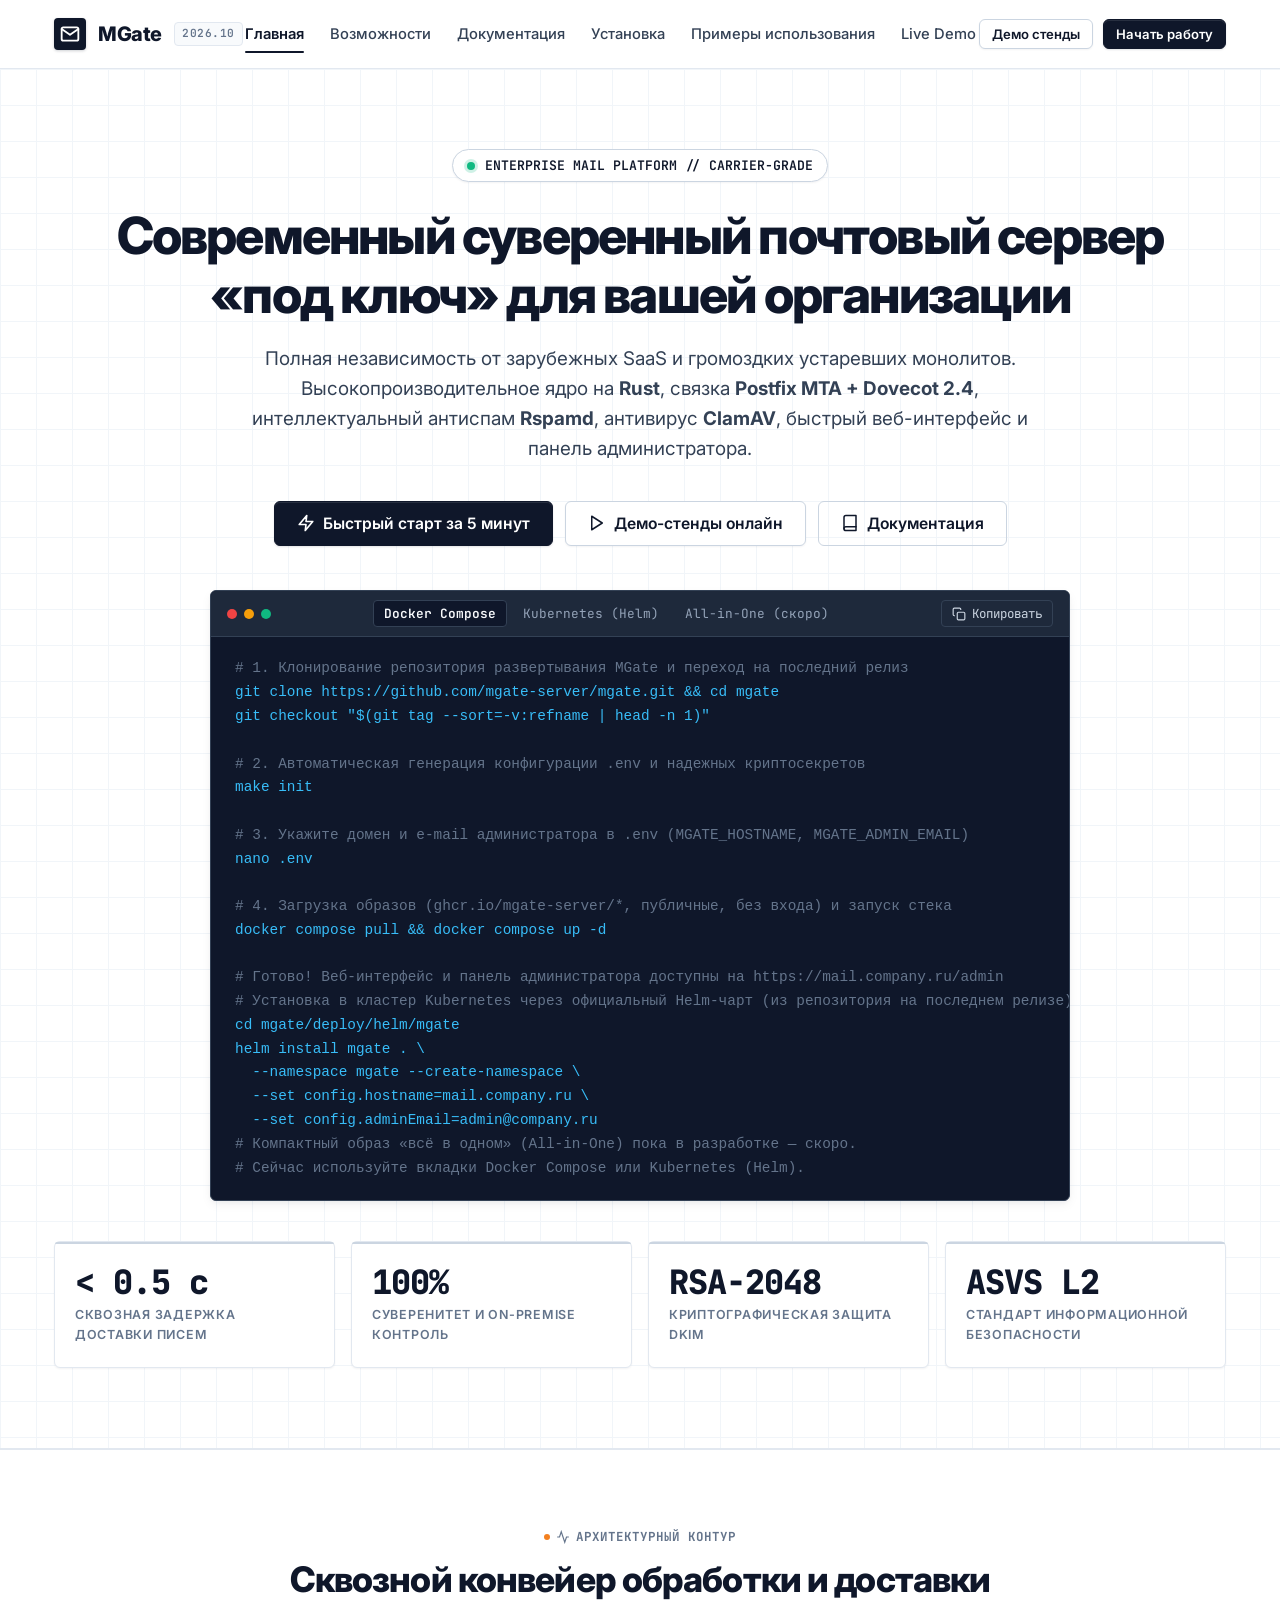
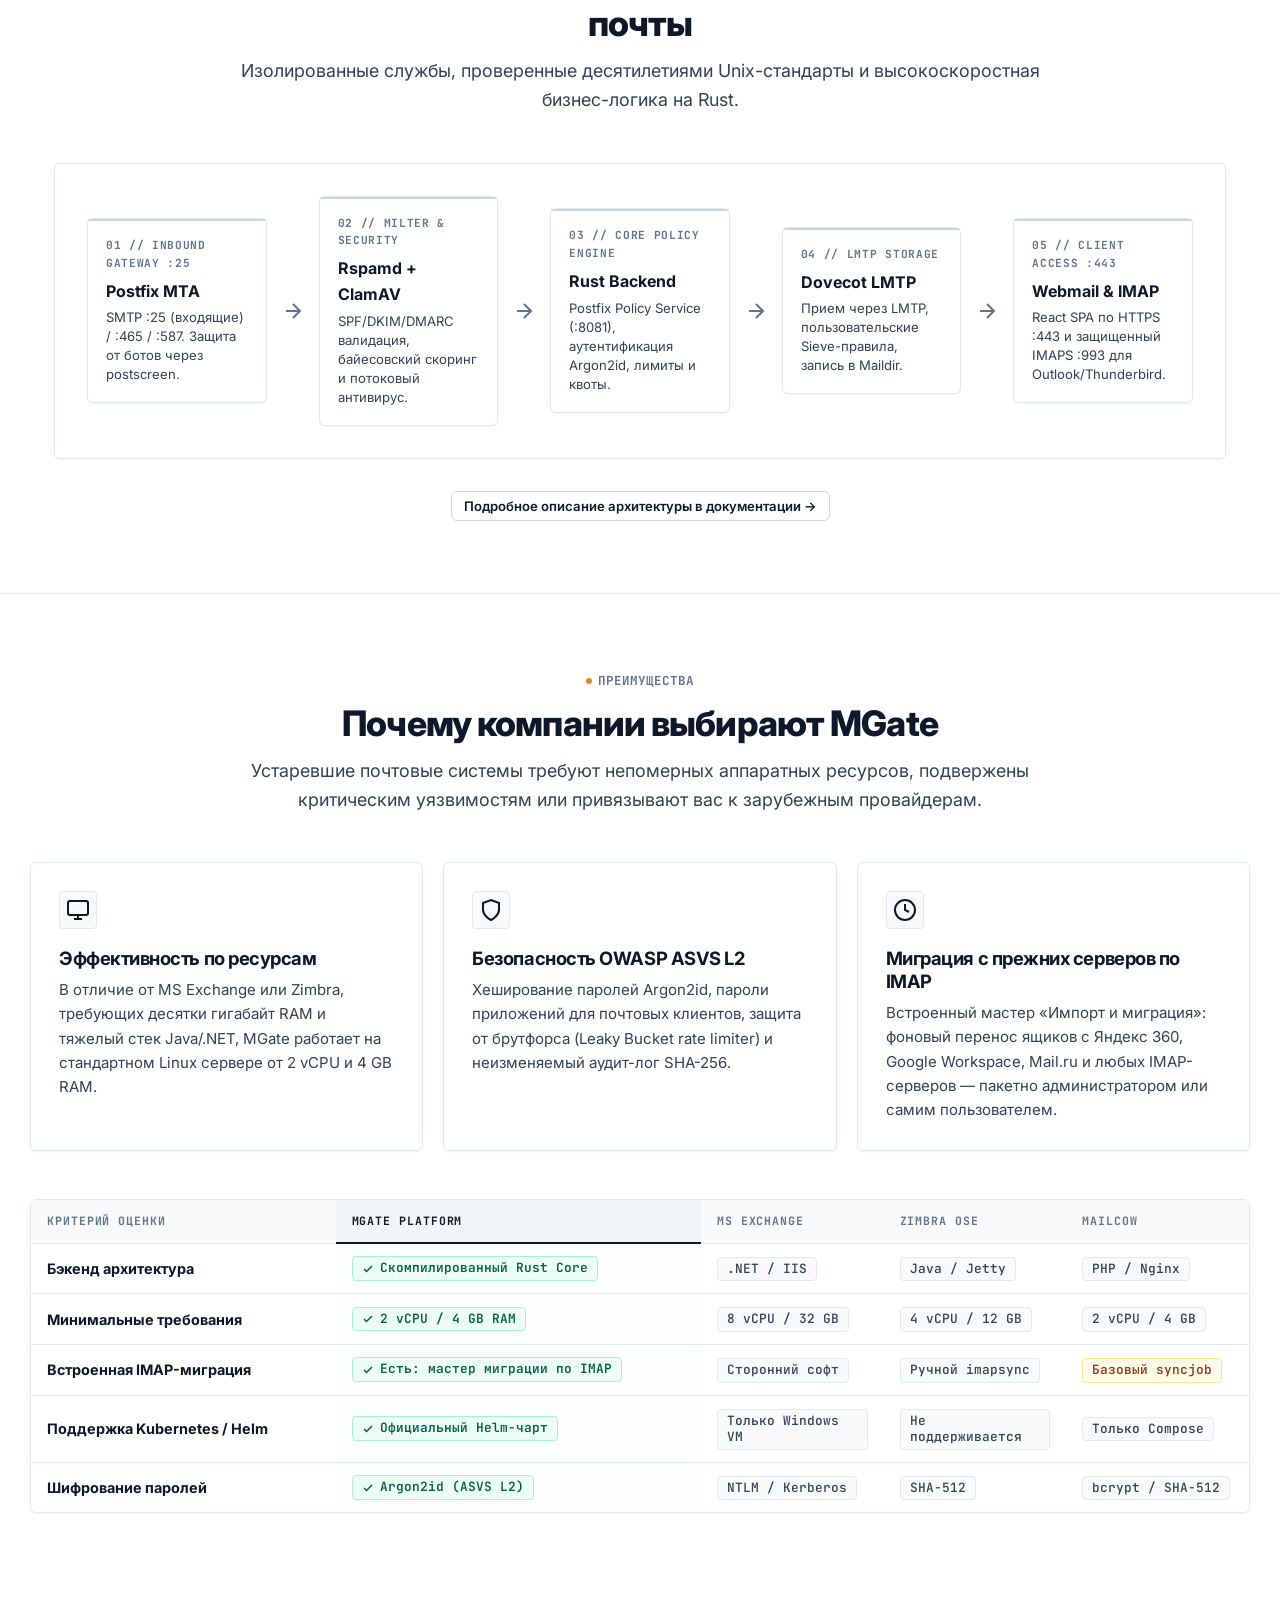
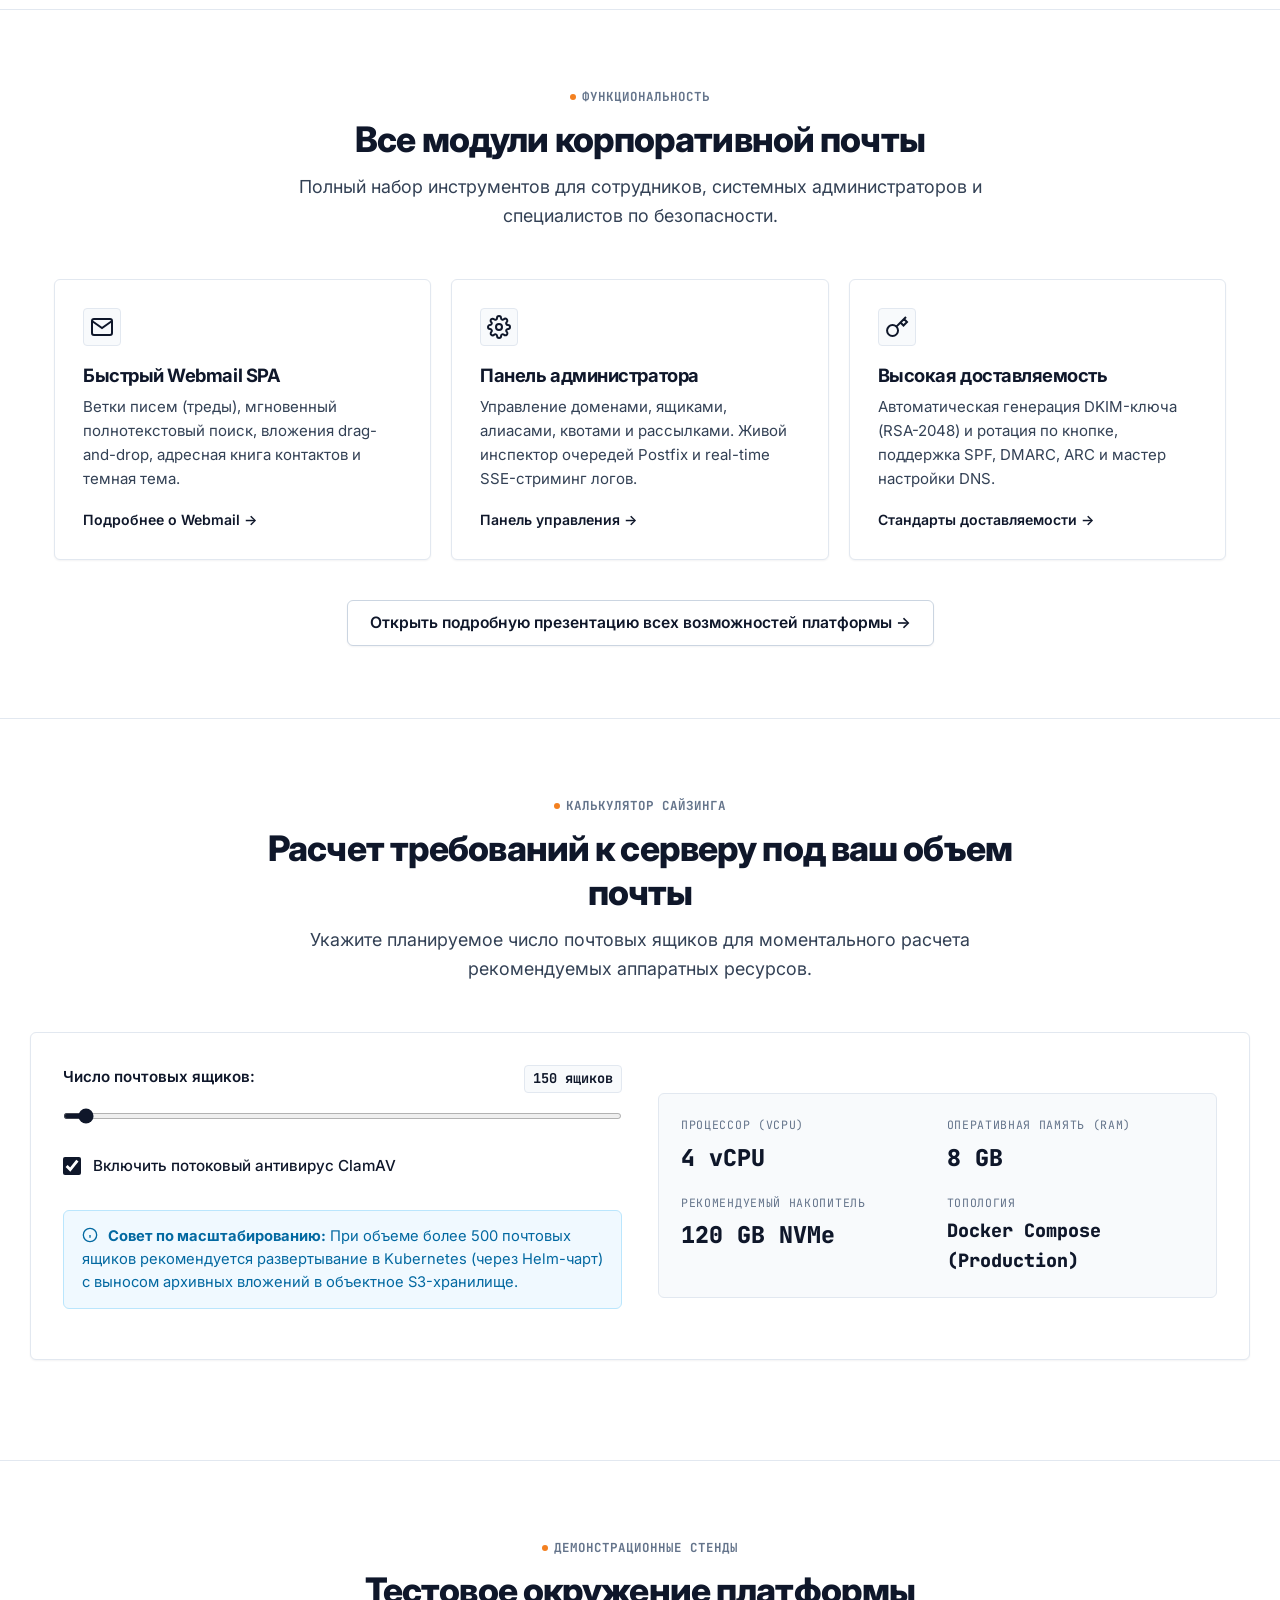
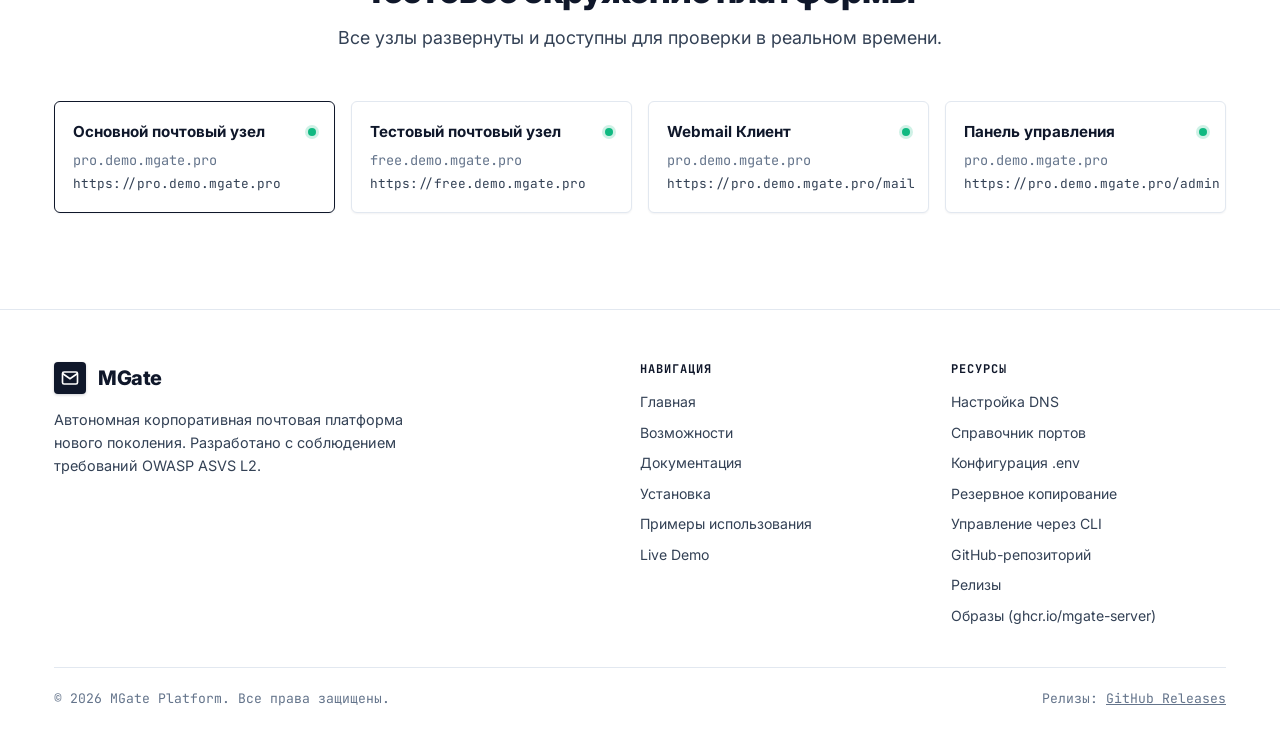
==== index.html @ ad47a1d3 "feat: initial landing page and documentation site" ====
<!DOCTYPE html>
<html lang="ru">
<head>
  <meta charset="UTF-8">
  <meta name="viewport" content="width=device-width, initial-scale=1.0">
  <title>MGate — Корпоративная автономная почтовая платформа</title>
  <link rel="preconnect" href="https://fonts.googleapis.com">
  <link rel="preconnect" href="https://fonts.gstatic.com" crossorigin>
  <link href="https://fonts.googleapis.com/css2?family=Inter:wght@400;500;600;700;800&family=JetBrains+Mono:wght@400;500;600;700&display=swap" rel="stylesheet">
  <link rel="stylesheet" href="/assets/css/style.css">
</head>
<body>

  <!-- Sticky Header -->
  <header>
    <div class="container nav-container">
      <a href="/" class="brand">
        <div class="brand-icon">
          <svg width="20" height="20" viewBox="0 0 24 24" fill="none" stroke="currentColor" stroke-width="2.2" stroke-linecap="round" stroke-linejoin="round">
            <path d="M4 4h16c1.1 0 2 .9 2 2v12c0 1.1-.9 2-2 2H4c-1.1 0-2-.9-2-2V6c0-1.1.9-2 2-2z"></path>
            <polyline points="22,6 12,13 2,6"></polyline>
          </svg>
        </div>
        <span>MGate</span>
        <span class="brand-badge">2026.10</span>
      </a>

      <nav>
        <ul class="nav-menu" id="navMenu">
          <li class="nav-item"><a href="/" class="active">Главная</a></li>
          <li class="nav-item"><a href="/features/">Возможности</a></li>
          <li class="nav-item"><a href="/docs/">Документация</a></li>
          <li class="nav-item"><a href="/install/">Установка</a></li>
          <li class="nav-item"><a href="/examples/">Примеры использования</a></li>
          <li class="nav-item"><a href="/live-demo/">Live Demo</a></li>
        </ul>
      </nav>

      <div class="nav-actions">
        <a href="/live-demo/" class="btn btn-secondary btn-sm">Демо стенды</a>
        <a href="/install/" class="btn btn-primary btn-sm">Начать работу</a>

        <button class="mobile-toggle" id="mobileMenuToggle" aria-label="Открыть меню">
          <svg width="22" height="22" viewBox="0 0 24 24" fill="none" stroke="currentColor" stroke-width="2">
            <line x1="3" y1="12" x2="21" y2="12"></line>
            <line x1="3" y1="6" x2="21" y2="6"></line>
            <line x1="3" y1="18" x2="21" y2="18"></line>
          </svg>
        </button>
      </div>
    </div>
  </header>

  <main>
    <!-- Hero Section -->
    <section class="hero">
      <div class="container hero-content">
        <div class="pill-badge">
          <span class="status-pulse-dot"></span>
          <span>ENTERPRISE MAIL PLATFORM // CARRIER-GRADE</span>
        </div>

        <h1>
          Современный суверенный почтовый сервер <br>
          <span class="text-gradient">«под ключ» для вашей организации</span>
        </h1>

        <p class="hero-desc">
          Полная независимость от зарубежных SaaS и громоздких устаревших монолитов. Высокопроизводительное ядро на <strong>Rust</strong>, связка <strong>Postfix MTA + Dovecot 2.4</strong>, интеллектуальный антиспам <strong>Rspamd</strong>, антивирус <strong>ClamAV</strong>, быстрый веб-интерфейс и панель администратора.
        </p>

        <div class="hero-actions">
          <a href="/install/" class="btn btn-primary btn-lg">
            <svg width="18" height="18" viewBox="0 0 24 24" fill="none" stroke="currentColor" stroke-width="2.2" stroke-linecap="round" stroke-linejoin="round">
              <polygon points="13 2 3 14 12 14 11 22 21 10 12 10 13 2"></polygon>
            </svg>
            Быстрый старт за 5 минут
          </a>
          <a href="/live-demo/" class="btn btn-secondary btn-lg">
            <svg width="18" height="18" viewBox="0 0 24 24" fill="none" stroke="currentColor" stroke-width="2" stroke-linecap="round" stroke-linejoin="round">
              <polygon points="5 3 19 12 5 21 5 3"></polygon>
            </svg>
            Демо-стенды онлайн
          </a>
          <a href="/docs/" class="btn btn-outline btn-lg">
            <svg width="18" height="18" viewBox="0 0 24 24" fill="none" stroke="currentColor" stroke-width="2" stroke-linecap="round" stroke-linejoin="round">
              <path d="M4 19.5A2.5 2.5 0 0 1 6.5 17H20"></path>
              <path d="M6.5 2H20v20H6.5A2.5 2.5 0 0 1 4 19.5v-15A2.5 2.5 0 0 1 6.5 2z"></path>
            </svg>
            Документация
          </a>
        </div>

        <!-- Terminal Quick Start Box -->
        <div class="terminal-box" data-tabs-scope>
          <div class="terminal-header">
            <div class="terminal-dots">
              <span class="dot red"></span>
              <span class="dot yellow"></span>
              <span class="dot green"></span>
            </div>
            <div class="terminal-tabs" data-tabs>
              <button class="term-tab active" data-tab-target="term-compose">Docker Compose</button>
              <button class="term-tab" data-tab-target="term-helm">Kubernetes (Helm)</button>
              <button class="term-tab" data-tab-target="term-aio">All-in-One (скоро)</button>
            </div>
            <button class="copy-btn" data-copy-target=".terminal-body .tab-pane.active pre code" title="Скопировать команду">
              <svg width="14" height="14" viewBox="0 0 24 24" fill="none" stroke="currentColor" stroke-width="2">
                <rect x="9" y="9" width="13" height="13" rx="2" ry="2"></rect>
                <path d="M5 15H4a2 2 0 0 1-2-2V4a2 2 0 0 1 2-2h9a2 2 0 0 1 2 2v1"></path>
              </svg>
              Копировать
            </button>
          </div>
          <div class="terminal-body">
            <div class="tab-pane active" id="term-compose" data-tab-content>
              <pre><code><span class="comment"># 1. Клонирование репозитория развертывания MGate и переход на последний релиз</span>
git clone https://github.com/mgate-server/mgate.git && cd mgate
git checkout "$(git tag --sort=-v:refname | head -n 1)"

<span class="comment"># 2. Автоматическая генерация конфигурации .env и надежных криптосекретов</span>
make init

<span class="comment"># 3. Укажите домен и e-mail администратора в .env (MGATE_HOSTNAME, MGATE_ADMIN_EMAIL)</span>
nano .env

<span class="comment"># 4. Загрузка образов (ghcr.io/mgate-server/*, публичные, без входа) и запуск стека</span>
docker compose pull && docker compose up -d

<span class="comment"># Готово! Веб-интерфейс и панель администратора доступны на https://mail.company.ru/admin</span></code></pre>
            </div>
            <div class="tab-pane" id="term-helm" data-tab-content>
              <pre><code><span class="comment"># Установка в кластер Kubernetes через официальный Helm-чарт (из репозитория на последнем релизе)</span>
cd mgate/deploy/helm/mgate
helm install mgate . \
  --namespace mgate --create-namespace \
  --set config.hostname=mail.company.ru \
  --set config.adminEmail=admin@company.ru</code></pre>
            </div>
            <div class="tab-pane" id="term-aio" data-tab-content>
              <pre><code><span class="comment"># Компактный образ «всё в одном» (All-in-One) пока в разработке — скоро.</span>
<span class="comment"># Сейчас используйте вкладки Docker Compose или Kubernetes (Helm).</span></code></pre>
            </div>
          </div>
        </div>

        <!-- Stats Ribbon -->
        <div class="stats-ribbon">
          <div class="stat-card">
            <div class="stat-number">&lt; 0.5 с</div>
            <div class="stat-label">Сквозная задержка доставки писем</div>
          </div>
          <div class="stat-card">
            <div class="stat-number">100%</div>
            <div class="stat-label">Суверенитет и On-Premise контроль</div>
          </div>
          <div class="stat-card">
            <div class="stat-number">RSA-2048</div>
            <div class="stat-label">Криптографическая защита DKIM</div>
          </div>
          <div class="stat-card">
            <div class="stat-number">ASVS L2</div>
            <div class="stat-label">Стандарт информационной безопасности</div>
          </div>
        </div>
      </div>
    </section>

    <!-- Visual Architecture Pipeline Diagram -->
    <section class="section" style="background: var(--bg-surface); border-top: 1px solid var(--border-subtle); border-bottom: 1px solid var(--border-subtle);">
      <div class="container">
        <div class="section-title-wrap">
          <span class="section-tag">
            <svg width="14" height="14" viewBox="0 0 24 24" fill="none" stroke="currentColor" stroke-width="2"><polyline points="22 12 18 12 15 21 9 3 6 12 2 12"></polyline></svg>
            Архитектурный контур
          </span>
          <h2 class="section-title">Сквозной конвейер обработки и доставки почты</h2>
          <p class="section-subtitle">
            Изолированные службы, проверенные десятилетиями Unix-стандарты и высокоскоростная бизнес-логика на Rust.
          </p>
        </div>

        <!-- Custom Styled SVG/HTML Pipeline Diagram -->
        <div class="pipeline-diagram">
          <div class="flow-chart">
            <!-- Node 1 -->
            <div class="flow-node">
              <div class="flow-node-badge">01 // INBOUND GATEWAY :25</div>
              <div class="flow-node-title">Postfix MTA</div>
              <div class="flow-node-desc">SMTP :25 (входящие) / :465 / :587. Защита от ботов через postscreen.</div>
            </div>

            <!-- Arrow -->
            <div class="flow-arrow">
              <svg width="24" height="24" viewBox="0 0 24 24" fill="none" stroke="currentColor" stroke-width="2"><line x1="5" y1="12" x2="19" y2="12"></line><polyline points="12 5 19 12 12 19"></polyline></svg>
            </div>

            <!-- Node 2 -->
            <div class="flow-node">
              <div class="flow-node-badge">02 // MILTER & SECURITY</div>
              <div class="flow-node-title">Rspamd + ClamAV</div>
              <div class="flow-node-desc">SPF/DKIM/DMARC валидация, байесовский скоринг и потоковый антивирус.</div>
            </div>

            <!-- Arrow -->
            <div class="flow-arrow">
              <svg width="24" height="24" viewBox="0 0 24 24" fill="none" stroke="currentColor" stroke-width="2"><line x1="5" y1="12" x2="19" y2="12"></line><polyline points="12 5 19 12 12 19"></polyline></svg>
            </div>

            <!-- Node 3 -->
            <div class="flow-node">
              <div class="flow-node-badge">03 // CORE POLICY ENGINE</div>
              <div class="flow-node-title">Rust Backend</div>
              <div class="flow-node-desc">Postfix Policy Service (:8081), аутентификация Argon2id, лимиты и квоты.</div>
            </div>

            <!-- Arrow -->
            <div class="flow-arrow">
              <svg width="24" height="24" viewBox="0 0 24 24" fill="none" stroke="currentColor" stroke-width="2"><line x1="5" y1="12" x2="19" y2="12"></line><polyline points="12 5 19 12 12 19"></polyline></svg>
            </div>

            <!-- Node 4 -->
            <div class="flow-node">
              <div class="flow-node-badge">04 // LMTP STORAGE</div>
              <div class="flow-node-title">Dovecot LMTP</div>
              <div class="flow-node-desc">Прием через LMTP, пользовательские Sieve-правила, запись в Maildir.</div>
            </div>

            <!-- Arrow -->
            <div class="flow-arrow">
              <svg width="24" height="24" viewBox="0 0 24 24" fill="none" stroke="currentColor" stroke-width="2"><line x1="5" y1="12" x2="19" y2="12"></line><polyline points="12 5 19 12 12 19"></polyline></svg>
            </div>

            <!-- Node 5 -->
            <div class="flow-node">
              <div class="flow-node-badge">05 // CLIENT ACCESS :443</div>
              <div class="flow-node-title">Webmail & IMAP</div>
              <div class="flow-node-desc">React SPA по HTTPS :443 и защищенный IMAPS :993 для Outlook/Thunderbird.</div>
            </div>
          </div>
        </div>

        <div style="text-align: center; margin-top: 24px;">
          <a href="/docs/#architecture" class="btn btn-outline btn-sm">
            Подробное описание архитектуры в документации →
          </a>
        </div>
      </div>
    </section>

    <!-- Why MGate Section (Comparison with legacy solutions) -->
    <section class="section container">
      <div class="section-title-wrap">
        <span class="section-tag">Преимущества</span>
        <h2 class="section-title">Почему компании выбирают MGate</h2>
        <p class="section-subtitle">
          Устаревшие почтовые системы требуют непомерных аппаратных ресурсов, подвержены критическим уязвимостям или привязывают вас к зарубежным провайдерам.
        </p>
      </div>

      <div class="grid-3">
        <div class="card">
          <div class="card-icon-wrap">
            <svg width="24" height="24" viewBox="0 0 24 24" fill="none" stroke="currentColor" stroke-width="2"><rect x="2" y="3" width="20" height="14" rx="2" ry="2"></rect><line x1="8" y1="21" x2="16" y2="21"></line><line x1="12" y1="17" x2="12" y2="21"></line></svg>
          </div>
          <h3>Эффективность по ресурсам</h3>
          <p>
            В отличие от MS Exchange или Zimbra, требующих десятки гигабайт RAM и тяжелый стек Java/.NET, MGate работает на стандартном Linux сервере от 2 vCPU и 4 GB RAM.
          </p>
        </div>

        <div class="card">
          <div class="card-icon-wrap">
            <svg width="24" height="24" viewBox="0 0 24 24" fill="none" stroke="currentColor" stroke-width="2"><path d="M12 22s8-4 8-10V5l-8-3-8 3v7c0 6 8 10 8 10z"></path></svg>
          </div>
          <h3>Безопасность OWASP ASVS L2</h3>
          <p>
            Хеширование паролей Argon2id, пароли приложений для почтовых клиентов, защита от брутфорса (Leaky Bucket rate limiter) и неизменяемый аудит-лог SHA-256.
          </p>
        </div>

        <div class="card">
          <div class="card-icon-wrap">
            <svg width="24" height="24" viewBox="0 0 24 24" fill="none" stroke="currentColor" stroke-width="2"><circle cx="12" cy="12" r="10"></circle><polyline points="12 6 12 12 16 14"></polyline></svg>
          </div>
          <h3>Миграция с прежних серверов по IMAP</h3>
          <p>
            Встроенный мастер «Импорт и миграция»: фоновый перенос ящиков с Яндекс 360, Google Workspace, Mail.ru и любых IMAP-серверов — пакетно администратором или самим пользователем.
          </p>
        </div>
      </div>

      <!-- Comparison Matrix Table -->
      <div class="matrix-wrap" style="margin-top: 48px;">
        <table class="matrix-table">
          <thead>
            <tr>
              <th style="width: 25%;">Критерий оценки</th>
              <th class="col-mgate" style="width: 30%;">MGate Platform</th>
              <th style="width: 15%;">MS Exchange</th>
              <th style="width: 15%;">Zimbra OSE</th>
              <th style="width: 15%;">Mailcow</th>
            </tr>
          </thead>
          <tbody>
            <tr>
              <td><strong>Бэкенд архитектура</strong></td>
              <td class="col-mgate">
                <span class="table-badge-success">
                  <svg width="12" height="12" viewBox="0 0 24 24" fill="none" stroke="currentColor" stroke-width="3"><polyline points="20 6 9 17 4 12"></polyline></svg>
                  Скомпилированный Rust Core
                </span>
              </td>
              <td><span class="table-badge-neutral">.NET / IIS</span></td>
              <td><span class="table-badge-neutral">Java / Jetty</span></td>
              <td><span class="table-badge-neutral">PHP / Nginx</span></td>
            </tr>
            <tr>
              <td><strong>Минимальные требования</strong></td>
              <td class="col-mgate">
                <span class="table-badge-success">
                  <svg width="12" height="12" viewBox="0 0 24 24" fill="none" stroke="currentColor" stroke-width="3"><polyline points="20 6 9 17 4 12"></polyline></svg>
                  2 vCPU / 4 GB RAM
                </span>
              </td>
              <td><span class="table-badge-neutral">8 vCPU / 32 GB</span></td>
              <td><span class="table-badge-neutral">4 vCPU / 12 GB</span></td>
              <td><span class="table-badge-neutral">2 vCPU / 4 GB</span></td>
            </tr>
            <tr>
              <td><strong>Встроенная IMAP-миграция</strong></td>
              <td class="col-mgate">
                <span class="table-badge-success">
                  <svg width="12" height="12" viewBox="0 0 24 24" fill="none" stroke="currentColor" stroke-width="3"><polyline points="20 6 9 17 4 12"></polyline></svg>
                  Есть: мастер миграции по IMAP
                </span>
              </td>
              <td><span class="table-badge-neutral">Сторонний софт</span></td>
              <td><span class="table-badge-neutral">Ручной imapsync</span></td>
              <td><span class="table-badge-warn">Базовый syncjob</span></td>
            </tr>
            <tr>
              <td><strong>Поддержка Kubernetes / Helm</strong></td>
              <td class="col-mgate">
                <span class="table-badge-success">
                  <svg width="12" height="12" viewBox="0 0 24 24" fill="none" stroke="currentColor" stroke-width="3"><polyline points="20 6 9 17 4 12"></polyline></svg>
                  Официальный Helm-чарт
                </span>
              </td>
              <td><span class="table-badge-neutral">Только Windows VM</span></td>
              <td><span class="table-badge-neutral">Не поддерживается</span></td>
              <td><span class="table-badge-neutral">Только Compose</span></td>
            </tr>
            <tr>
              <td><strong>Шифрование паролей</strong></td>
              <td class="col-mgate">
                <span class="table-badge-success">
                  <svg width="12" height="12" viewBox="0 0 24 24" fill="none" stroke="currentColor" stroke-width="3"><polyline points="20 6 9 17 4 12"></polyline></svg>
                  Argon2id (ASVS L2)
                </span>
              </td>
              <td><span class="table-badge-neutral">NTLM / Kerberos</span></td>
              <td><span class="table-badge-neutral">SHA-512</span></td>
              <td><span class="table-badge-neutral">bcrypt / SHA-512</span></td>
            </tr>
          </tbody>
        </table>
      </div>
    </section>

    <!-- Key Modules Overview -->
    <section class="section" style="background: var(--bg-surface); border-top: 1px solid var(--border-subtle); border-bottom: 1px solid var(--border-subtle);">
      <div class="container">
        <div class="section-title-wrap">
          <span class="section-tag">Функциональность</span>
          <h2 class="section-title">Все модули корпоративной почты</h2>
          <p class="section-subtitle">
            Полный набор инструментов для сотрудников, системных администраторов и специалистов по безопасности.
          </p>
        </div>

        <div class="grid-3">
          <div class="card">
            <div class="card-icon-wrap">
              <svg width="24" height="24" viewBox="0 0 24 24" fill="none" stroke="currentColor" stroke-width="2"><path d="M4 4h16c1.1 0 2 .9 2 2v12c0 1.1-.9 2-2 2H4c-1.1 0-2-.9-2-2V6c0-1.1.9-2 2-2z"></path><polyline points="22,6 12,13 2,6"></polyline></svg>
            </div>
            <h3>Быстрый Webmail SPA</h3>
            <p>
              Ветки писем (треды), мгновенный полнотекстовый поиск, вложения drag-and-drop, адресная книга контактов и темная тема.
            </p>
            <a href="/features/#webmail" class="card-link">Подробнее о Webmail →</a>
          </div>

          <div class="card">
            <div class="card-icon-wrap">
              <svg width="24" height="24" viewBox="0 0 24 24" fill="none" stroke="currentColor" stroke-width="2"><circle cx="12" cy="12" r="3"></circle><path d="M19.4 15a1.65 1.65 0 0 0 .33 1.82l.06.06a2 2 0 0 1 0 2.83 2 2 0 0 1-2.83 0l-.06-.06a1.65 1.65 0 0 0-1.82-.33 1.65 1.65 0 0 0-1 1.51V21a2 2 0 0 1-2 2 2 2 0 0 1-2-2v-.09A1.65 1.65 0 0 0 9 19.4a1.65 1.65 0 0 0-1.82.33l-.06.06a2 2 0 0 1-2.83 0 2 2 0 0 1 0-2.83l.06-.06a1.65 1.65 0 0 0 .33-1.82 1.65 1.65 0 0 0-1.51-1H3a2 2 0 0 1-2-2 2 2 0 0 1 2-2h.09A1.65 1.65 0 0 0 4.6 9a1.65 1.65 0 0 0-.33-1.82l-.06-.06a2 2 0 0 1 0-2.83 2 2 0 0 1 2.83 0l.06.06a1.65 1.65 0 0 0 1.82.33H9a1.65 1.65 0 0 0 1-1.51V3a2 2 0 0 1 2-2 2 2 0 0 1 2 2v.09a1.65 1.65 0 0 0 1 1.51 1.65 1.65 0 0 0 1.82-.33l.06-.06a2 2 0 0 1 2.83 0 2 2 0 0 1 0 2.83l-.06.06a1.65 1.65 0 0 0-.33 1.82V9a1.65 1.65 0 0 0 1.51 1H21a2 2 0 0 1 2 2 2 2 0 0 1-2 2h-.09a1.65 1.65 0 0 0-1.51 1z"></path></svg>
            </div>
            <h3>Панель администратора</h3>
            <p>
              Управление доменами, ящиками, алиасами, квотами и рассылками. Живой инспектор очередей Postfix и real-time SSE-стриминг логов.
            </p>
            <a href="/features/#admin" class="card-link">Панель управления →</a>
          </div>

          <div class="card">
            <div class="card-icon-wrap">
              <svg width="24" height="24" viewBox="0 0 24 24" fill="none" stroke="currentColor" stroke-width="2"><path d="M21 2l-2 2m-7.61 7.61a5.5 5.5 0 1 1-7.778 7.778 5.5 5.5 0 0 1 7.777-7.777zm0 0L15.5 7.5m0 0l3 3L22 7l-3-3m-3.5 3.5L19 4"></path></svg>
            </div>
            <h3>Высокая доставляемость</h3>
            <p>
              Автоматическая генерация DKIM-ключа (RSA-2048) и ротация по кнопке, поддержка SPF, DMARC, ARC и мастер настройки DNS.
            </p>
            <a href="/features/#deliverability" class="card-link">Стандарты доставляемости →</a>
          </div>
        </div>

        <div style="text-align: center; margin-top: 40px;">
          <a href="/features/" class="btn btn-secondary btn-lg">
            Открыть подробную презентацию всех возможностей платформы →
          </a>
        </div>
      </div>
    </section>

    <!-- Sizing Calculator -->
    <section class="section container">
      <div class="section-title-wrap">
        <span class="section-tag">Калькулятор сайзинга</span>
        <h2 class="section-title">Расчет требований к серверу под ваш объем почты</h2>
        <p class="section-subtitle">
          Укажите планируемое число почтовых ящиков для моментального расчета рекомендуемых аппаратных ресурсов.
        </p>
      </div>

      <div class="calc-box">
        <div class="calc-grid">
          <div class="calc-controls">
            <div class="calc-field">
              <label>
                <span>Число почтовых ящиков:</span>
                <span class="calc-val-badge" id="calcUsersDisplay">150 ящиков</span>
              </label>
              <input type="range" class="calc-slider" id="calcUsers" min="10" max="5000" step="10" value="150">
            </div>

            <div style="display: flex; align-items: center; gap: 12px; margin-top: 6px;">
              <input type="checkbox" id="calcClamav" checked style="width: 18px; height: 18px; accent-color: var(--primary); cursor: pointer;">
              <label for="calcClamav" style="font-weight: 500; font-size: 0.95rem; cursor: pointer;">
                Включить потоковый антивирус ClamAV
              </label>
            </div>

            <div class="alert alert-info" style="margin-top: 10px;">
              <svg width="16" height="16" viewBox="0 0 24 24" fill="none" stroke="currentColor" stroke-width="2" style="vertical-align: -2px; margin-right: 6px;"><circle cx="12" cy="12" r="10"></circle><line x1="12" y1="16" x2="12" y2="12"></line><line x1="12" y1="8" x2="12.01" y2="8"></line></svg>
              <strong>Совет по масштабированию:</strong> При объеме более 500 почтовых ящиков рекомендуется развертывание в Kubernetes (через Helm-чарт) с выносом архивных вложений в объектное S3-хранилище.
            </div>
          </div>

          <div class="calc-results">
            <div class="res-item">
              <span class="res-label">Процессор (vCPU)</span>
              <span class="res-val" id="calcCpu">4 vCPU</span>
            </div>
            <div class="res-item">
              <span class="res-label">Оперативная память (RAM)</span>
              <span class="res-val" id="calcRam">8 GB</span>
            </div>
            <div class="res-item">
              <span class="res-label">Рекомендуемый накопитель</span>
              <span class="res-val" id="calcDisk">120 GB NVMe</span>
            </div>
            <div class="res-item">
              <span class="res-label">Топология</span>
              <span class="res-val" id="calcTopology" style="font-size: 1.15rem; color: var(--primary);">Docker Compose (Production)</span>
            </div>
          </div>
        </div>
      </div>
    </section>

    <!-- Test Stands Section -->
    <section class="section" style="background: var(--bg-surface); border-top: 1px solid var(--border-subtle);">
      <div class="container">
        <div class="section-title-wrap">
          <span class="section-tag">Демонстрационные стенды</span>
          <h2 class="section-title">Тестовое окружение платформы</h2>
          <p class="section-subtitle">
            Все узлы развернуты и доступны для проверки в реальном времени.
          </p>
        </div>

        <div class="stand-grid">
          <a href="https://pro.demo.mgate.pro" target="_blank" class="stand-card" style="border-color: var(--border-focus);">
            <div class="stand-card-header">
              <span class="stand-title" style="color: var(--primary);">Основной почтовый узел</span>
              <span class="status-pulse-dot"></span>
            </div>
            <div class="stand-ip">pro.demo.mgate.pro</div>
            <div class="stand-url">https://pro.demo.mgate.pro</div>
          </a>

          <a href="https://free.demo.mgate.pro" target="_blank" class="stand-card">
            <div class="stand-card-header">
              <span class="stand-title">Тестовый почтовый узел</span>
              <span class="status-pulse-dot"></span>
            </div>
            <div class="stand-ip">free.demo.mgate.pro</div>
            <div class="stand-url">https://free.demo.mgate.pro</div>
          </a>

          <a href="https://pro.demo.mgate.pro/mail" target="_blank" class="stand-card">
            <div class="stand-card-header">
              <span class="stand-title">Webmail Клиент</span>
              <span class="status-pulse-dot"></span>
            </div>
            <div class="stand-ip">pro.demo.mgate.pro</div>
            <div class="stand-url">https://pro.demo.mgate.pro/mail</div>
          </a>

          <a href="https://pro.demo.mgate.pro/admin" target="_blank" class="stand-card">
            <div class="stand-card-header">
              <span class="stand-title">Панель управления</span>
              <span class="status-pulse-dot"></span>
            </div>
            <div class="stand-ip">pro.demo.mgate.pro</div>
            <div class="stand-url">https://pro.demo.mgate.pro/admin</div>
          </a>
        </div>
      </div>
    </section>
  </main>

  <!-- Footer -->
  <footer>
    <div class="container">
      <div class="footer-grid">
        <div class="footer-col">
          <div class="brand" style="margin-bottom: 14px;">
            <div class="brand-icon">
              <svg width="18" height="18" viewBox="0 0 24 24" fill="none" stroke="currentColor" stroke-width="2.2">
                <path d="M4 4h16c1.1 0 2 .9 2 2v12c0 1.1-.9 2-2 2H4c-1.1 0-2-.9-2-2V6c0-1.1.9-2 2-2z"></path>
                <polyline points="22,6 12,13 2,6"></polyline>
              </svg>
            </div>
            <span>MGate</span>
          </div>
          <p style="font-size: 0.9rem; line-height: 1.6; color: var(--text-muted); max-width: 360px;">
            Автономная корпоративная почтовая платформа нового поколения. Разработано с соблюдением требований OWASP ASVS L2.
          </p>
        </div>

        <div class="footer-col">
          <h4>Навигация</h4>
          <ul class="footer-links">
            <li><a href="/">Главная</a></li>
            <li><a href="/features/">Возможности</a></li>
            <li><a href="/docs/">Документация</a></li>
            <li><a href="/install/">Установка</a></li>
            <li><a href="/examples/">Примеры использования</a></li>
            <li><a href="/live-demo/">Live Demo</a></li>
          </ul>
        </div>

        <div class="footer-col">
          <h4>Ресурсы</h4>
          <ul class="footer-links">
            <li><a href="/docs/#dns">Настройка DNS</a></li>
            <li><a href="/docs/#ports">Справочник портов</a></li>
            <li><a href="/docs/#env">Конфигурация .env</a></li>
            <li><a href="/docs/#backup">Резервное копирование</a></li>
            <li><a href="/docs/#cli">Управление через CLI</a></li>
            <li><a href="https://github.com/mgate-server/mgate" target="_blank" rel="noopener">GitHub-репозиторий</a></li>
            <li><a href="https://github.com/mgate-server/mgate/releases" target="_blank" rel="noopener">Релизы</a></li>
            <li><a href="https://github.com/orgs/mgate-server/packages" target="_blank" rel="noopener">Образы (ghcr.io/mgate-server)</a></li>
          </ul>
        </div>
      </div>

      <div class="footer-bottom">
        <div>© 2026 MGate Platform. Все права защищены.</div>
        <div style="color: var(--text-dim);">Релизы: <a href="https://github.com/mgate-server/mgate/releases" target="_blank" rel="noopener" style="color: inherit; text-decoration: underline;">GitHub Releases</a></div>
      </div>
    </div>
  </footer>

  <script src="/assets/js/app.js"></script>
</body>
</html>
---- assets/css/style.css ----
@import url('https://fonts.googleapis.com/css2?family=Inter:wght@400;500;600;700;800&family=JetBrains+Mono:wght@400;500;600;700&display=swap');

/* ==========================================================================
   MGate Telecom & Infrastructure Engineering Design System
   Style: Cloudflare / Stripe Telecom (Clean White, Steel Slate #0f172a / #334155, 
          Subtle Engineering Grids, Telecom Data Matrices, Crisp Status Badges)
   ========================================================================== */

:root {
  --font-sans: 'Inter', system-ui, -apple-system, BlinkMacSystemFont, 'Segoe UI', Roboto, sans-serif;
  --font-mono: 'JetBrains Mono', 'Fira Code', 'SF Mono', Consolas, monospace;

  /* Pure White Canvas & Steel Slate Hierarchy */
  --bg-body: #ffffff;
  --bg-surface: #ffffff;
  --bg-subtle: #f8fafc;      /* Slate-50 for technical panels */
  --bg-card: #ffffff;
  --bg-card-hover: #ffffff;
  --bg-card-subtle: #f1f5f9; /* Slate-100 */
  --bg-glass: rgba(255, 255, 255, 0.96);

  /* Terminal & Code (Stripe / Cloudflare CLI Slate) */
  --bg-code: #0f172a;        /* Slate-900 */
  --bg-code-header: #1e293b; /* Slate-800 */
  --border-code: #334155;    /* Slate-700 */

  /* Precision Engineering Borders */
  --border-subtle: #e2e8f0;  /* Slate-200 */
  --border-default: #cbd5e1; /* Slate-300 */
  --border-strong: #94a3b8;  /* Slate-400 */
  --border-focus: #0f172a;   /* Slate-900 */

  /* High-Contrast Technical Typography */
  --text-main: #0f172a;      /* Slate-900 (Dominant headers & values) */
  --text-muted: #334155;     /* Slate-700 (High-legibility engineering text) */
  --text-dim: #64748b;       /* Slate-500 (Labels, specs, RFC citations) */
  --text-inverse: #ffffff;

  /* Primary Brand Action (Deep Steel Slate - Stripe / Vercel standard) */
  --primary: #0f172a;
  --primary-hover: #1e293b;
  --primary-light: #f1f5f9;
  --primary-border: #cbd5e1;

  /* Telecom Infrastructure Accents */
  --accent-orange: #f38020;        /* Cloudflare Engineering Orange */
  --accent-orange-light: #fff7ed;  /* Orange-50 */
  --accent-orange-border: #fed7aa; /* Orange-200 */
  
  --accent-blue: #0284c7;          /* Data Routing / Transport Blue */
  --accent-blue-light: #f0f9ff;
  --accent-blue-border: #bae6fd;

  --accent-emerald: #10b981;       /* Carrier-Grade Online / 99.999% SLA */
  --accent-emerald-light: #ecfdf5;
  --accent-emerald-border: #a7f3d0;

  --accent-amber: #d97706;         /* Warning / Queue Alert */
  --accent-amber-light: #fffbeb;
  --accent-amber-border: #fde68a;

  --accent-red: #ef4444;           /* Block / Reject */

  /* Hairline Shadows (Tactile, Crisp, Zero Blur Fog) */
  --shadow-xs: 0 1px 2px rgba(15, 23, 42, 0.05);
  --shadow-sm: 0 1px 3px rgba(15, 23, 42, 0.06), 0 1px 2px rgba(15, 23, 42, 0.04);
  --shadow-md: 0 4px 12px -2px rgba(15, 23, 42, 0.08), 0 2px 4px -1px rgba(15, 23, 42, 0.04);
  --shadow-lg: 0 12px 28px -4px rgba(15, 23, 42, 0.1), 0 4px 8px -2px rgba(15, 23, 42, 0.04);

  --radius-xs: 4px;
  --radius-sm: 6px;
  --radius-md: 10px;
  --radius-lg: 14px;
  --radius-full: 9999px;
  --transition: all 0.15s cubic-bezier(0.16, 1, 0.3, 1);
}

/* ==========================================================================
   Base Reset & Layout
   ========================================================================== */

*, *::before, *::after {
  box-sizing: border-box;
  margin: 0;
  padding: 0;
}

html {
  scroll-behavior: smooth;
  font-size: 16px;
  background-color: var(--bg-body);
}

body {
  font-family: var(--font-sans);
  background-color: var(--bg-body);
  color: var(--text-main);
  line-height: 1.6;
  -webkit-font-smoothing: antialiased;
  -moz-osx-font-smoothing: grayscale;
  min-height: 100vh;
  display: flex;
  flex-direction: column;
}

a {
  color: inherit;
  text-decoration: none;
  transition: var(--transition);
}

a:hover {
  color: var(--text-main);
}

.text-link {
  color: var(--text-main);
  font-weight: 600;
  text-decoration: underline;
  text-decoration-color: var(--border-default);
  text-underline-offset: 3px;
}

.text-link:hover {
  text-decoration-color: var(--primary);
}

.container {
  width: 100%;
  max-width: 1220px;
  margin: 0 auto;
  padding: 0 24px;
}

/* Typography */
h1, h2, h3, h4, h5, h6 {
  color: var(--text-main);
  letter-spacing: -0.025em;
  font-weight: 700;
  line-height: 1.25;
}

.text-gradient {
  color: var(--text-main);
}

/* ==========================================================================
   Header & Navigation
   ========================================================================== */

header {
  position: sticky;
  top: 0;
  z-index: 100;
  background: var(--bg-glass);
  backdrop-filter: blur(12px);
  -webkit-backdrop-filter: blur(12px);
  border-bottom: 1px solid var(--border-subtle);
}

.nav-container {
  display: flex;
  align-items: center;
  justify-content: space-between;
  height: 68px;
}

.brand {
  display: flex;
  align-items: center;
  gap: 12px;
  text-decoration: none;
  font-weight: 800;
  font-size: 1.25rem;
  color: var(--text-main);
  letter-spacing: -0.02em;
}

.brand-icon {
  width: 32px;
  height: 32px;
  border-radius: var(--radius-xs);
  background: var(--primary);
  display: flex;
  align-items: center;
  justify-content: center;
  color: #ffffff;
  box-shadow: 0 1px 3px rgba(15, 23, 42, 0.2);
}

.brand-badge {
  font-family: var(--font-mono);
  font-size: 0.7rem;
  background: var(--bg-subtle);
  border: 1px solid var(--border-subtle);
  color: var(--text-dim);
  padding: 2px 7px;
  border-radius: var(--radius-xs);
  font-weight: 600;
  letter-spacing: 0.05em;
  text-transform: uppercase;
}

.nav-menu {
  display: flex;
  align-items: center;
  gap: 26px;
  list-style: none;
}

.nav-item a {
  color: var(--text-muted);
  font-weight: 500;
  font-size: 0.92rem;
  padding: 6px 0;
  position: relative;
  text-decoration: none;
}

.nav-item a:hover {
  color: var(--text-main);
}

.nav-item a.active {
  color: var(--text-main);
  font-weight: 600;
}

.nav-item a.active::after {
  content: '';
  position: absolute;
  bottom: -4px;
  left: 0;
  right: 0;
  height: 2px;
  background: var(--primary);
  border-radius: 2px;
}

.nav-actions {
  display: flex;
  align-items: center;
  gap: 10px;
}

/* ==========================================================================
   Buttons (Stripe / Cloudflare Precision Buttons)
   ========================================================================== */

.btn {
  display: inline-flex;
  align-items: center;
  justify-content: center;
  gap: 8px;
  padding: 8px 16px;
  border-radius: var(--radius-sm);
  font-weight: 600;
  font-size: 0.9rem;
  text-decoration: none;
  cursor: pointer;
  border: 1px solid transparent;
  transition: var(--transition);
  white-space: nowrap;
  line-height: 1.4;
}

.btn-primary {
  background: var(--primary);
  color: #ffffff;
  border-color: var(--primary);
  box-shadow: 0 1px 2px rgba(15, 23, 42, 0.12), inset 0 1px 0 rgba(255, 255, 255, 0.1);
}

.btn-primary:hover {
  background: var(--primary-hover);
  border-color: var(--primary-hover);
  color: #ffffff;
  transform: translateY(-1px);
  box-shadow: 0 4px 12px rgba(15, 23, 42, 0.15);
}

.btn-secondary {
  background: #ffffff;
  color: var(--text-main);
  border-color: var(--border-default);
  box-shadow: var(--shadow-xs);
}

.btn-secondary:hover {
  background: var(--bg-subtle);
  border-color: var(--border-strong);
  color: var(--text-main);
  transform: translateY(-1px);
}

.btn-outline {
  background: transparent;
  color: var(--text-main);
  border-color: var(--border-default);
}

.btn-outline:hover {
  background: var(--bg-subtle);
  border-color: var(--border-strong);
  color: var(--text-main);
}

.btn-sm {
  padding: 5px 12px;
  font-size: 0.82rem;
}

.btn-lg {
  padding: 11px 22px;
  font-size: 0.98rem;
  border-radius: var(--radius-sm);
}

.mobile-toggle {
  display: none;
  background: none;
  border: none;
  color: var(--text-main);
  cursor: pointer;
  padding: 6px;
}

/* ==========================================================================
   Hero Section (Technical Engineering Grid)
   ========================================================================== */

.hero {
  position: relative;
  padding: 80px 0 60px;
  text-align: center;
  background-color: #ffffff;
  background-image: 
    linear-gradient(to right, #f1f5f9 1px, transparent 1px),
    linear-gradient(to bottom, #f1f5f9 1px, transparent 1px);
  background-size: 36px 36px;
  border-bottom: 1px solid var(--border-subtle);
}

.hero-content {
  position: relative;
  z-index: 1;
}

.pill-badge {
  display: inline-flex;
  align-items: center;
  gap: 10px;
  background: #ffffff;
  border: 1px solid var(--border-default);
  color: var(--text-main);
  padding: 5px 14px;
  border-radius: var(--radius-full);
  font-size: 0.82rem;
  font-weight: 600;
  font-family: var(--font-mono);
  margin-bottom: 24px;
  box-shadow: var(--shadow-xs);
}

.status-pulse-dot {
  width: 8px;
  height: 8px;
  border-radius: 50%;
  background: var(--accent-emerald);
  box-shadow: 0 0 0 3px rgba(16, 185, 129, 0.2);
}

.hero h1 {
  font-size: 3.2rem;
  font-weight: 800;
  letter-spacing: -0.035em;
  line-height: 1.15;
  margin-bottom: 20px;
  color: var(--text-main);
}

.hero-desc {
  font-size: 1.18rem;
  color: var(--text-muted);
  max-width: 840px;
  margin: 0 auto 36px;
  line-height: 1.6;
}

.hero-actions {
  display: flex;
  justify-content: center;
  gap: 12px;
  margin-bottom: 44px;
  flex-wrap: wrap;
}

/* ==========================================================================
   Stats Ribbon (Telecom Telemetry KPIs)
   ========================================================================== */

.stats-ribbon {
  display: grid;
  grid-template-columns: repeat(auto-fit, minmax(220px, 1fr));
  gap: 16px;
  margin: 40px 0 20px;
}

.stat-card {
  background: #ffffff;
  border: 1px solid var(--border-subtle);
  border-radius: var(--radius-sm);
  padding: 22px 20px;
  text-align: left;
  box-shadow: var(--shadow-xs);
  transition: var(--transition);
  position: relative;
}

.stat-card::before {
  content: '';
  position: absolute;
  top: 0;
  left: 0;
  right: 0;
  height: 2px;
  background: var(--border-default);
  border-radius: var(--radius-sm) var(--radius-sm) 0 0;
}

.stat-card:hover {
  border-color: var(--border-default);
  box-shadow: var(--shadow-sm);
  transform: translateY(-1px);
}

.stat-card:hover::before {
  background: var(--primary);
}

.stat-number {
  font-size: 2.1rem;
  font-weight: 800;
  font-family: var(--font-mono);
  letter-spacing: -0.03em;
  margin-bottom: 4px;
  color: var(--text-main);
  line-height: 1.1;
}

.stat-label {
  font-size: 0.78rem;
  color: var(--text-dim);
  font-weight: 600;
  text-transform: uppercase;
  letter-spacing: 0.06em;
}

/* ==========================================================================
   Terminal Window (Cloudflare / Stripe CLI Theme)
   ========================================================================== */

.terminal-box {
  background: var(--bg-code);
  border: 1px solid var(--border-code);
  border-radius: var(--radius-sm);
  box-shadow: var(--shadow-md);
  max-width: 860px;
  margin: 0 auto 40px;
  text-align: left;
  overflow: hidden;
}

.terminal-header {
  background: var(--bg-code-header);
  border-bottom: 1px solid var(--border-code);
  padding: 9px 16px;
  display: flex;
  align-items: center;
  justify-content: space-between;
}

.terminal-dots {
  display: flex;
  gap: 7px;
}

.dot {
  width: 10px;
  height: 10px;
  border-radius: 50%;
}
.dot.red { background: #ef4444; }
.dot.yellow { background: #f59e0b; }
.dot.green { background: #10b981; }

.terminal-tabs {
  display: flex;
  gap: 6px;
}

.term-tab {
  background: transparent;
  border: none;
  color: #94a3b8;
  font-size: 0.8rem;
  font-family: var(--font-mono);
  padding: 4px 10px;
  border-radius: var(--radius-xs);
  cursor: pointer;
  transition: var(--transition);
}

.term-tab.active {
  background: #0f172a;
  color: #f8fafc;
  border: 1px solid #334155;
  font-weight: 600;
}

.terminal-body {
  padding: 20px 24px;
  font-family: var(--font-mono);
  font-size: 0.9rem;
  line-height: 1.65;
  color: #f1f5f9;
  position: relative;
  overflow-x: auto;
}

.terminal-body code {
  color: #38bdf8;
}

.terminal-body .comment {
  color: #64748b;
}

.copy-btn {
  background: #1e293b;
  border: 1px solid #334155;
  color: #cbd5e1;
  border-radius: var(--radius-xs);
  padding: 4px 10px;
  font-size: 0.78rem;
  cursor: pointer;
  transition: var(--transition);
  display: inline-flex;
  align-items: center;
  gap: 6px;
  font-family: var(--font-mono);
}

.copy-btn:hover {
  background: #334155;
  color: #ffffff;
}

/* ==========================================================================
   Sections & Titles
   ========================================================================== */

.section {
  padding: 72px 0;
}

.section-subtle {
  background: var(--bg-subtle);
  border-top: 1px solid var(--border-subtle);
  border-bottom: 1px solid var(--border-subtle);
}

.section-title-wrap {
  text-align: center;
  max-width: 800px;
  margin: 0 auto 48px;
}

.section-tag {
  color: var(--text-dim);
  font-size: 0.78rem;
  font-weight: 700;
  text-transform: uppercase;
  letter-spacing: 0.08em;
  font-family: var(--font-mono);
  margin-bottom: 10px;
  display: inline-flex;
  align-items: center;
  gap: 6px;
}

.section-tag::before {
  content: '';
  display: inline-block;
  width: 6px;
  height: 6px;
  border-radius: 50%;
  background: var(--accent-orange);
}

.section-title {
  font-size: 2.2rem;
  font-weight: 800;
  letter-spacing: -0.025em;
  margin-bottom: 12px;
  color: var(--text-main);
}

.section-subtitle {
  font-size: 1.12rem;
  color: var(--text-muted);
}

/* ==========================================================================
   Grids & Data Cards
   ========================================================================== */

.grid-2 {
  display: grid;
  grid-template-columns: repeat(auto-fit, minmax(460px, 1fr));
  gap: 24px;
}

.grid-3 {
  display: grid;
  grid-template-columns: repeat(auto-fit, minmax(320px, 1fr));
  gap: 20px;
}

.grid-4 {
  display: grid;
  grid-template-columns: repeat(auto-fit, minmax(240px, 1fr));
  gap: 16px;
}

.card {
  background: var(--bg-card);
  border: 1px solid var(--border-subtle);
  border-radius: var(--radius-sm);
  padding: 28px;
  transition: var(--transition);
  display: flex;
  flex-direction: column;
  box-shadow: var(--shadow-xs);
}

.card:hover {
  border-color: var(--border-default);
  box-shadow: var(--shadow-sm);
}

.card-icon-wrap {
  width: 38px;
  height: 38px;
  border-radius: var(--radius-xs);
  background: var(--bg-subtle);
  border: 1px solid var(--border-subtle);
  display: flex;
  align-items: center;
  justify-content: center;
  color: var(--text-main);
  margin-bottom: 18px;
  flex-shrink: 0;
}

.card h3 {
  font-size: 1.15rem;
  font-weight: 700;
  margin-bottom: 8px;
  color: var(--text-main);
}

.card p {
  color: var(--text-muted);
  font-size: 0.94rem;
  line-height: 1.6;
  flex-grow: 1;
}

.card-link {
  display: inline-flex;
  align-items: center;
  gap: 6px;
  font-weight: 600;
  font-size: 0.88rem;
  margin-top: 18px;
  color: var(--text-main);
}

/* ==========================================================================
   Mail Delivery Topology (Telecom Routing Pipeline)
   ========================================================================== */

.pipeline-diagram {
  background: #ffffff;
  border: 1px solid var(--border-subtle);
  border-radius: var(--radius-sm);
  padding: 32px;
  margin: 32px 0;
  box-shadow: var(--shadow-xs);
  overflow-x: auto;
}

.flow-chart {
  display: flex;
  align-items: center;
  justify-content: space-between;
  gap: 14px;
  min-width: 920px;
}

.flow-node {
  background: #ffffff;
  border: 1px solid var(--border-subtle);
  border-radius: var(--radius-sm);
  padding: 18px;
  flex: 1;
  text-align: left;
  box-shadow: var(--shadow-xs);
  transition: var(--transition);
  position: relative;
}

.flow-node::before {
  content: '';
  position: absolute;
  top: 0;
  left: 0;
  right: 0;
  height: 2px;
  background: var(--border-default);
  border-radius: var(--radius-sm) var(--radius-sm) 0 0;
}

.flow-node:hover {
  border-color: var(--border-default);
  box-shadow: var(--shadow-sm);
  transform: translateY(-1px);
}

.flow-node:hover::before {
  background: var(--accent-orange);
}

.flow-node-badge {
  font-family: var(--font-mono);
  font-size: 0.7rem;
  font-weight: 700;
  text-transform: uppercase;
  letter-spacing: 0.06em;
  color: var(--text-dim);
  margin-bottom: 6px;
}

.flow-node-title {
  font-weight: 700;
  font-size: 1rem;
  color: var(--text-main);
  margin-bottom: 4px;
}

.flow-node-desc {
  font-size: 0.82rem;
  color: var(--text-muted);
  line-height: 1.45;
}

.flow-arrow {
  display: flex;
  align-items: center;
  justify-content: center;
  color: var(--text-dim);
  flex-shrink: 0;
}

/* ==========================================================================
   UI Mockup Windows (Network Console & Webmail SPA)
   ========================================================================== */

.ui-mockup-window {
  background: #ffffff;
  border: 1px solid var(--border-default);
  border-radius: var(--radius-sm);
  box-shadow: var(--shadow-md);
  overflow: hidden;
  margin: 28px 0;
}

.mockup-topbar {
  background: var(--bg-subtle);
  border-bottom: 1px solid var(--border-subtle);
  padding: 10px 16px;
  display: flex;
  align-items: center;
  gap: 14px;
}

.mockup-url-bar {
  background: #ffffff;
  border: 1px solid var(--border-default);
  border-radius: var(--radius-xs);
  padding: 5px 12px;
  font-size: 0.8rem;
  color: var(--text-muted);
  font-family: var(--font-mono);
  flex-grow: 1;
  max-width: 480px;
  display: flex;
  align-items: center;
  gap: 8px;
}

.mockup-body {
  display: grid;
  grid-template-columns: 240px 1fr;
  min-height: 380px;
}

.mockup-sidebar {
  background: var(--bg-subtle);
  border-right: 1px solid var(--border-subtle);
  padding: 16px;
  display: flex;
  flex-direction: column;
  gap: 4px;
}

.mockup-nav-item {
  display: flex;
  align-items: center;
  justify-content: space-between;
  padding: 7px 10px;
  border-radius: var(--radius-xs);
  font-size: 0.85rem;
  font-weight: 500;
  color: var(--text-muted);
}

.mockup-nav-item.active {
  background: #ffffff;
  border: 1px solid var(--border-subtle);
  color: var(--text-main);
  font-weight: 600;
  box-shadow: var(--shadow-xs);
}

.mockup-content {
  padding: 24px;
  background: #ffffff;
}

/* --- Real MGate SPA UI Components inside Mockups --- */
.spa-topbar {
  background: #ffffff;
  border-bottom: 1px solid var(--border-subtle);
  padding: 8px 16px;
  display: flex;
  align-items: center;
  justify-content: space-between;
  gap: 12px;
}

.spa-brand {
  display: flex;
  align-items: center;
  gap: 8px;
  font-weight: 700;
  font-size: 0.95rem;
  color: var(--text-main);
  text-decoration: none;
}

.spa-brand-icon {
  width: 26px;
  height: 26px;
  background: #0f172a;
  color: #ffffff;
  border-radius: 6px;
  display: flex;
  align-items: center;
  justify-content: center;
}

.spa-app-switcher {
  display: inline-flex;
  align-items: center;
  background: var(--bg-card-subtle);
  border: 1px solid var(--border-subtle);
  border-radius: 8px;
  padding: 2px;
  gap: 2px;
}

.spa-app-tab {
  display: inline-flex;
  align-items: center;
  gap: 6px;
  padding: 4px 10px;
  font-size: 0.78rem;
  font-weight: 500;
  color: var(--text-dim);
  border-radius: 6px;
  text-decoration: none;
  transition: all 0.15s ease;
}

.spa-app-tab.active {
  background: #ffffff;
  color: var(--text-main);
  font-weight: 600;
  box-shadow: 0 1px 2px rgba(0, 0, 0, 0.05);
}

.spa-user-pill {
  display: inline-flex;
  align-items: center;
  gap: 8px;
  font-size: 0.78rem;
  color: var(--text-muted);
}

.spa-avatar {
  width: 24px;
  height: 24px;
  border-radius: 50%;
  background: #0f172a;
  color: #ffffff;
  display: inline-flex;
  align-items: center;
  justify-content: center;
  font-size: 0.68rem;
  font-weight: 700;
}

.spa-breadcrumbs {
  font-size: 0.75rem;
  color: var(--text-dim);
  display: flex;
  align-items: center;
  gap: 6px;
  margin-bottom: 16px;
  font-weight: 500;
}

.spa-breadcrumbs span.sep {
  color: var(--border-strong);
  font-size: 0.7rem;
}

.spa-page-header {
  display: flex;
  flex-direction: column;
  gap: 12px;
  margin-bottom: 20px;
  padding-bottom: 16px;
  border-bottom: 1px solid var(--border-subtle);
}

@media (min-width: 640px) {
  .spa-page-header {
    flex-direction: row;
    align-items: center;
    justify-content: space-between;
  }
}

.spa-page-title-wrap {
  display: flex;
  flex-direction: column;
  gap: 3px;
}

.spa-page-title {
  font-size: 1.25rem;
  font-weight: 700;
  color: var(--text-main);
  margin: 0;
  display: flex;
  align-items: center;
  gap: 8px;
  letter-spacing: -0.01em;
}

.spa-page-subtitle {
  font-size: 0.82rem;
  color: var(--text-dim);
  margin: 0;
}

.spa-badge {
  display: inline-flex;
  align-items: center;
  gap: 5px;
  padding: 2px 8px;
  border-radius: 9999px;
  font-size: 0.72rem;
  font-weight: 600;
  line-height: 1.4;
}

.spa-badge-success {
  background: rgba(16, 185, 129, 0.1);
  color: #059669;
  border: 1px solid rgba(16, 185, 129, 0.25);
}

.spa-badge-warning {
  background: rgba(217, 119, 6, 0.1);
  color: #b45309;
  border: 1px solid rgba(217, 119, 6, 0.25);
}

.spa-badge-danger {
  background: rgba(225, 29, 72, 0.1);
  color: #e11d48;
  border: 1px solid rgba(225, 29, 72, 0.25);
}

.spa-badge-neutral {
  background: var(--bg-card-subtle);
  color: var(--text-muted);
  border: 1px solid var(--border-subtle);
}

.spa-badge-primary {
  background: rgba(15, 23, 42, 0.08);
  color: #0f172a;
  border: 1px solid rgba(15, 23, 42, 0.18);
}

.spa-badge-blue { background: rgba(59, 130, 246, 0.1); color: #2563eb; border: 1px solid rgba(59, 130, 246, 0.25); }
.spa-badge-emerald { background: rgba(16, 185, 129, 0.1); color: #059669; border: 1px solid rgba(16, 185, 129, 0.25); }
.spa-badge-amber { background: rgba(245, 158, 11, 0.1); color: #d97706; border: 1px solid rgba(245, 158, 11, 0.25); }
.spa-badge-purple { background: rgba(168, 85, 247, 0.1); color: #9333ea; border: 1px solid rgba(168, 85, 247, 0.25); }
.spa-badge-red { background: rgba(239, 68, 68, 0.1); color: #dc2626; border: 1px solid rgba(239, 68, 68, 0.25); }

.spa-log-container {
  background: #0f172a;
  color: #e2e8f0;
  border-radius: var(--radius-sm);
  padding: 14px 16px;
  font-family: var(--font-mono);
  font-size: 0.78rem;
  line-height: 1.6;
  max-height: 380px;
  overflow-y: auto;
  border: 1px solid #1e293b;
}

.spa-log-row {
  display: flex;
  align-items: baseline;
  gap: 10px;
  padding: 4px 6px;
  border-radius: 4px;
  transition: background 0.1s ease;
}

.spa-log-row:hover {
  background: rgba(255, 255, 255, 0.05);
}

.spa-log-ts {
  color: #64748b;
  font-size: 0.72rem;
  white-space: nowrap;
}

.spa-log-prog {
  color: #38bdf8;
  font-weight: 600;
  white-space: nowrap;
}

.spa-log-src {
  color: #fbbf24;
  font-size: 0.72rem;
  white-space: nowrap;
}

.spa-log-msg {
  color: #cbd5e1;
  word-break: break-all;
  flex: 1;
}

.spa-tabs-bar {
  display: flex;
  align-items: center;
  gap: 4px;
  border-bottom: 1px solid var(--border-subtle);
  margin-bottom: 20px;
  overflow-x: auto;
  white-space: nowrap;
}

.spa-tab-btn {
  padding: 8px 12px;
  font-size: 0.8rem;
  font-weight: 500;
  color: var(--text-dim);
  border-bottom: 2px solid transparent;
  display: inline-flex;
  align-items: center;
  gap: 6px;
  cursor: pointer;
  background: none;
  border-top: none;
  border-left: none;
  border-right: none;
}

.spa-tab-btn.active {
  color: var(--text-main);
  border-bottom-color: var(--text-main);
  font-weight: 600;
}

.spa-kpi-grid {
  display: grid;
  grid-template-columns: repeat(auto-fit, minmax(180px, 1fr));
  gap: 12px;
  margin-bottom: 20px;
}

.spa-kpi-card {
  background: #ffffff;
  border: 1px solid var(--border-subtle);
  border-radius: var(--radius-sm);
  padding: 14px 16px;
  display: flex;
  flex-direction: column;
  justify-content: space-between;
  box-shadow: 0 1px 2px rgba(0, 0, 0, 0.02);
}

.spa-kpi-card:hover {
  border-color: var(--border-default);
}

.spa-kpi-header {
  display: flex;
  align-items: center;
  justify-content: space-between;
  margin-bottom: 10px;
}

.spa-kpi-icon-wrap {
  width: 32px;
  height: 32px;
  border-radius: 8px;
  display: flex;
  align-items: center;
  justify-content: center;
}

.spa-kpi-value {
  font-size: 1.5rem;
  font-weight: 800;
  color: var(--text-main);
  line-height: 1.1;
  letter-spacing: -0.02em;
}

.spa-kpi-label {
  font-size: 0.8rem;
  font-weight: 600;
  color: var(--text-main);
  margin-top: 4px;
}

.spa-kpi-desc {
  font-size: 0.72rem;
  color: var(--text-dim);
  margin-top: 2px;
}

.spa-pulse-dot {
  width: 7px;
  height: 7px;
  border-radius: 50%;
  display: inline-block;
  background-color: #10b981;
  box-shadow: 0 0 0 0 rgba(16, 185, 129, 0.7);
  animation: pulse-ring 2s infinite;
}

@keyframes pulse-ring {
  0% { transform: scale(0.95); box-shadow: 0 0 0 0 rgba(16, 185, 129, 0.7); }
  70% { transform: scale(1); box-shadow: 0 0 0 6px rgba(16, 185, 129, 0); }
  100% { transform: scale(0.95); box-shadow: 0 0 0 0 rgba(16, 185, 129, 0); }
}

.spa-modal-box {
  background: #ffffff;
  border: 1px solid var(--border-default);
  border-radius: 12px;
  box-shadow: 0 20px 25px -5px rgba(0, 0, 0, 0.1), 0 8px 10px -6px rgba(0, 0, 0, 0.1);
  overflow: hidden;
  max-width: 620px;
  margin: 0 auto;
}

.spa-modal-header {
  padding: 16px 20px;
  border-bottom: 1px solid var(--border-subtle);
  display: flex;
  align-items: center;
  justify-content: space-between;
}

.spa-modal-body {
  padding: 20px;
}

.spa-modal-footer {
  padding: 14px 20px;
  background: var(--bg-subtle);
  border-top: 1px solid var(--border-subtle);
  display: flex;
  align-items: center;
  justify-content: flex-end;
  gap: 8px;
}


/* ==========================================================================
   Engineering Tables (Telecom Data Matrices)
   ========================================================================== */

.matrix-wrap {
  width: 100%;
  overflow-x: auto;
  margin: 24px 0;
  border: 1px solid var(--border-subtle);
  border-radius: var(--radius-sm);
  background: #ffffff;
  box-shadow: var(--shadow-xs);
}

.matrix-table {
  width: 100%;
  border-collapse: collapse;
  text-align: left;
  font-size: 0.9rem;
}

.matrix-table th,
.matrix-table td {
  padding: 12px 16px;
  border-bottom: 1px solid var(--border-subtle);
}

.matrix-table th {
  background: var(--bg-subtle);
  font-family: var(--font-mono);
  font-weight: 700;
  color: var(--text-dim);
  text-transform: uppercase;
  font-size: 0.72rem;
  letter-spacing: 0.08em;
}

.matrix-table tr:last-child td {
  border-bottom: none;
}

.matrix-table tr:hover td {
  background: #f8fafc;
}

.col-mgate {
  background: #fcfdfe;
}

.matrix-table th.col-mgate {
  background: #f1f5f9;
  color: var(--text-main);
  border-bottom: 2px solid var(--primary);
}

.table-badge-success {
  display: inline-flex;
  align-items: center;
  gap: 6px;
  background: var(--accent-emerald-light);
  border: 1px solid var(--accent-emerald-border);
  color: #065f46;
  padding: 3px 9px;
  border-radius: var(--radius-xs);
  font-family: var(--font-mono);
  font-size: 0.8rem;
  font-weight: 600;
  line-height: 1.3;
}

.table-badge-neutral {
  display: inline-flex;
  align-items: center;
  gap: 6px;
  background: var(--bg-subtle);
  border: 1px solid var(--border-subtle);
  color: var(--text-muted);
  padding: 3px 9px;
  border-radius: var(--radius-xs);
  font-family: var(--font-mono);
  font-size: 0.8rem;
  font-weight: 500;
  line-height: 1.3;
}

.table-badge-warn {
  display: inline-flex;
  align-items: center;
  gap: 6px;
  background: var(--accent-amber-light);
  border: 1px solid var(--accent-amber-border);
  color: #92400e;
  padding: 3px 9px;
  border-radius: var(--radius-xs);
  font-family: var(--font-mono);
  font-size: 0.8rem;
  font-weight: 600;
  line-height: 1.3;
}

/* ==========================================================================
   Sizing Calculator
   ========================================================================== */

.calc-box {
  background: #ffffff;
  border: 1px solid var(--border-subtle);
  border-radius: var(--radius-sm);
  padding: 32px;
  margin: 28px 0;
  box-shadow: var(--shadow-xs);
}

.calc-grid {
  display: grid;
  grid-template-columns: 1fr 1fr;
  gap: 36px;
  align-items: center;
}

.calc-controls {
  display: flex;
  flex-direction: column;
  gap: 22px;
}

.calc-field label {
  display: flex;
  justify-content: space-between;
  font-weight: 600;
  font-size: 0.95rem;
  margin-bottom: 8px;
}

.calc-val-badge {
  font-family: var(--font-mono);
  background: var(--bg-subtle);
  border: 1px solid var(--border-subtle);
  color: var(--text-main);
  padding: 2px 8px;
  border-radius: var(--radius-xs);
  font-weight: 700;
  font-size: 0.85rem;
}

.calc-slider {
  width: 100%;
  height: 6px;
  border-radius: 3px;
  background: var(--border-subtle);
  outline: none;
  cursor: pointer;
  accent-color: var(--primary);
}

.calc-results {
  background: var(--bg-subtle);
  border: 1px solid var(--border-subtle);
  border-radius: var(--radius-sm);
  padding: 22px;
  display: grid;
  grid-template-columns: 1fr 1fr;
  gap: 18px;
}

.res-item {
  display: flex;
  flex-direction: column;
}

.res-label {
  font-family: var(--font-mono);
  font-size: 0.72rem;
  color: var(--text-dim);
  text-transform: uppercase;
  letter-spacing: 0.06em;
  margin-bottom: 4px;
}

.res-val {
  font-family: var(--font-mono);
  font-size: 1.45rem;
  font-weight: 800;
  color: var(--text-main);
}

/* ==========================================================================
   DNS Generator
   ========================================================================== */

.dns-generator-box {
  background: #ffffff;
  border: 1px solid var(--border-subtle);
  border-radius: var(--radius-sm);
  padding: 28px;
  margin: 24px 0;
  box-shadow: var(--shadow-xs);
}

.dns-input-group {
  display: flex;
  gap: 14px;
  margin-bottom: 20px;
  flex-wrap: wrap;
}

.dns-input {
  flex-grow: 1;
  min-width: 240px;
  background: #ffffff;
  border: 1px solid var(--border-default);
  border-radius: var(--radius-xs);
  padding: 9px 12px;
  font-size: 0.9rem;
  color: var(--text-main);
  font-family: var(--font-mono);
  outline: none;
  transition: var(--transition);
}

.dns-input:focus {
  border-color: var(--primary);
  box-shadow: 0 0 0 2px rgba(15, 23, 42, 0.1);
}

.dns-table-wrap {
  overflow-x: auto;
}

.dns-table {
  width: 100%;
  border-collapse: collapse;
  font-size: 0.88rem;
  font-family: var(--font-mono);
}

.dns-table th {
  text-align: left;
  padding: 10px 14px;
  background: var(--bg-subtle);
  color: var(--text-dim);
  font-size: 0.72rem;
  letter-spacing: 0.08em;
  text-transform: uppercase;
  border-bottom: 1px solid var(--border-subtle);
}

.dns-table td {
  padding: 10px 14px;
  border-bottom: 1px solid var(--border-subtle);
  color: var(--text-main);
  vertical-align: middle;
}

.dns-type-tag {
  display: inline-block;
  padding: 2px 7px;
  border-radius: var(--radius-xs);
  font-size: 0.72rem;
  font-weight: 700;
  text-align: center;
  font-family: var(--font-mono);
  border: 1px solid transparent;
}

.tag-mx { background: #eff6ff; color: #0284c7; border-color: #bae6fd; }
.tag-txt { background: #ecfdf5; color: #059669; border-color: #a7f3d0; }
.tag-a { background: #fffbeb; color: #d97706; border-color: #fde68a; }
.tag-cname { background: #f1f5f9; color: #475569; border-color: #cbd5e1; }

/* ==========================================================================
   Alerts & Notifications
   ========================================================================== */

.alert {
  padding: 14px 18px;
  border-radius: var(--radius-sm);
  margin: 18px 0;
  font-size: 0.92rem;
  line-height: 1.55;
  border: 1px solid transparent;
}

.alert-info {
  background: #f0f9ff;
  border-color: #bae6fd;
  color: #0369a1;
}

.alert-warning {
  background: #fffbeb;
  border-color: #fde68a;
  color: #92400e;
}

.alert-success {
  background: #ecfdf5;
  border-color: #a7f3d0;
  color: #065f46;
}

/* ==========================================================================
   Stand Grid (Infrastructure Cluster Nodes)
   ========================================================================== */

.stand-grid {
  display: grid;
  grid-template-columns: repeat(auto-fit, minmax(250px, 1fr));
  gap: 16px;
  margin: 24px 0;
}

.stand-card {
  background: #ffffff;
  border: 1px solid var(--border-subtle);
  border-radius: var(--radius-sm);
  padding: 18px;
  text-decoration: none;
  transition: var(--transition);
  display: block;
  box-shadow: var(--shadow-xs);
}

.stand-card:hover {
  border-color: var(--primary);
  transform: translateY(-1px);
  box-shadow: var(--shadow-sm);
}

.stand-card-header {
  display: flex;
  align-items: center;
  justify-content: space-between;
  margin-bottom: 6px;
}

.stand-title {
  font-weight: 700;
  font-size: 0.95rem;
  color: var(--text-main);
}

.stand-ip {
  font-family: var(--font-mono);
  font-size: 0.85rem;
  color: var(--text-dim);
  margin-bottom: 2px;
}

.stand-url {
  font-family: var(--font-mono);
  font-size: 0.8rem;
  color: var(--text-muted);
}

/* ==========================================================================
   Documentation Layout with Sticky Sidebar
   ========================================================================== */

.docs-layout {
  display: grid;
  grid-template-columns: 270px 1fr;
  gap: 40px;
  align-items: flex-start;
  margin-top: 32px;
}

.docs-sidebar {
  position: sticky;
  top: 90px;
  background: #ffffff;
  border: 1px solid var(--border-subtle);
  border-radius: var(--radius-sm);
  padding: 16px;
  max-height: calc(100vh - 110px);
  overflow-y: auto;
  box-shadow: var(--shadow-xs);
}

.docs-search {
  width: 100%;
  background: var(--bg-subtle);
  border: 1px solid var(--border-default);
  border-radius: var(--radius-xs);
  padding: 7px 10px;
  color: var(--text-main);
  font-size: 0.85rem;
  margin-bottom: 14px;
  outline: none;
  font-family: var(--font-mono);
}

.docs-search:focus {
  border-color: var(--primary);
  background: #ffffff;
}

.docs-nav-group {
  margin-bottom: 16px;
}

.docs-nav-title {
  font-family: var(--font-mono);
  font-size: 0.7rem;
  font-weight: 700;
  text-transform: uppercase;
  letter-spacing: 0.08em;
  color: var(--text-dim);
  margin-bottom: 6px;
}

.docs-nav-links {
  list-style: none;
  display: flex;
  flex-direction: column;
  gap: 2px;
}

.docs-nav-links a {
  display: block;
  padding: 5px 8px;
  border-radius: var(--radius-xs);
  color: var(--text-muted);
  font-size: 0.86rem;
  text-decoration: none;
  transition: var(--transition);
}

.docs-nav-links a:hover {
  color: var(--text-main);
  background: var(--bg-subtle);
}

.docs-nav-links a.active {
  color: var(--text-main);
  background: var(--bg-subtle);
  font-weight: 600;
  border-left: 2px solid var(--primary);
}

.docs-content {
  min-width: 0;
}

/* ==========================================================================
   Footer
   ========================================================================== */

footer {
  margin-top: auto;
  border-top: 1px solid var(--border-subtle);
  background: #ffffff;
  padding: 52px 0 28px;
  color: var(--text-dim);
  font-size: 0.88rem;
}

.footer-grid {
  display: grid;
  grid-template-columns: 2fr 1fr 1fr;
  gap: 36px;
  margin-bottom: 40px;
}

.footer-col h4 {
  font-family: var(--font-mono);
  font-size: 0.75rem;
  font-weight: 700;
  color: var(--text-main);
  text-transform: uppercase;
  letter-spacing: 0.08em;
  margin-bottom: 14px;
}

.footer-links {
  list-style: none;
  display: flex;
  flex-direction: column;
  gap: 8px;
}

.footer-links a {
  color: var(--text-muted);
  text-decoration: none;
}

.footer-links a:hover {
  color: var(--text-main);
}

.footer-bottom {
  padding-top: 20px;
  border-top: 1px solid var(--border-subtle);
  display: flex;
  align-items: center;
  justify-content: space-between;
  font-size: 0.82rem;
  font-family: var(--font-mono);
  flex-wrap: wrap;
  gap: 14px;
}

/* ==========================================================================
   Responsive Adaptations
   ========================================================================== */

@media (max-width: 1024px) {
  .docs-layout { grid-template-columns: 1fr; }
  .docs-sidebar { display: none; }
  .mockup-body { grid-template-columns: 1fr; }
  .mockup-sidebar { display: none; }
}

@media (max-width: 992px) {
  .hero h1 { font-size: 2.4rem; }
  .grid-2 { grid-template-columns: 1fr; }
  .calc-grid { grid-template-columns: 1fr; }
  .footer-grid { grid-template-columns: 1fr 1fr; }
}

@media (max-width: 768px) {
  .nav-menu {
    display: none;
    position: absolute;
    top: 68px;
    left: 0;
    right: 0;
    background: #ffffff;
    border-bottom: 1px solid var(--border-subtle);
    padding: 20px;
    flex-direction: column;
    gap: 14px;
    box-shadow: var(--shadow-lg);
  }
  .nav-menu.open { display: flex; }
  .mobile-toggle { display: block; }
  .hero h1 { font-size: 2rem; }
  .hero-desc { font-size: 1rem; }
  .footer-grid { grid-template-columns: 1fr; }
  .calc-results { grid-template-columns: 1fr; }
}

/* ==========================================================================
   Live Demo Page Components
   ========================================================================== */

.demo-card {
  background: var(--bg-card);
  border: 1px solid var(--border-subtle);
  border-radius: var(--radius-md);
  padding: 30px;
  display: flex;
  flex-direction: column;
  box-shadow: var(--shadow-sm);
  transition: all 0.25s cubic-bezier(0.16, 1, 0.3, 1);
  position: relative;
  overflow: hidden;
}

.demo-card:hover {
  transform: translateY(-3px);
  border-color: var(--border-focus);
  box-shadow: var(--shadow-md);
}

.demo-card::before {
  content: '';
  position: absolute;
  top: 0;
  left: 0;
  right: 0;
  height: 3px;
  background: var(--border-subtle);
  transition: background 0.2s ease;
}

.demo-card.pro::before {
  background: linear-gradient(90deg, #3b82f6, #6366f1);
}

.demo-card.free::before {
  background: linear-gradient(90deg, #10b981, #059669);
}

.demo-card.panel::before {
  background: linear-gradient(90deg, #f59e0b, #d97706);
}

.demo-badge-wrap {
  display: flex;
  align-items: center;
  justify-content: space-between;
  margin-bottom: 18px;
}

.status-badge {
  display: inline-flex;
  align-items: center;
  gap: 6px;
  font-family: var(--font-mono);
  font-size: 0.72rem;
  font-weight: 600;
  padding: 3px 9px;
  border-radius: 9999px;
  text-transform: uppercase;
  letter-spacing: 0.04em;
}

.status-badge.online {
  background: #ecfdf5;
  color: #065f46;
  border: 1px solid #a7f3d0;
}

.status-badge.pro {
  background: #eff6ff;
  color: #1e40af;
  border: 1px solid #bfdbfe;
}

.status-badge.panel {
  background: #fffbeb;
  color: #92400e;
  border: 1px solid #fde68a;
}

.cred-group {
  margin: 18px 0;
  background: var(--bg-subtle);
  border: 1px solid var(--border-subtle);
  border-radius: var(--radius-sm);
  padding: 16px;
}

.cred-title {
  font-size: 0.75rem;
  font-weight: 700;
  color: var(--text-dim);
  text-transform: uppercase;
  letter-spacing: 0.05em;
  margin-bottom: 10px;
}

.cred-row {
  display: flex;
  align-items: center;
  justify-content: space-between;
  margin-bottom: 8px;
  gap: 10px;
}

.cred-row:last-child {
  margin-bottom: 0;
}

.cred-label {
  font-size: 0.82rem;
  color: var(--text-muted);
  font-weight: 500;
  white-space: nowrap;
}

.cred-value-wrap {
  display: flex;
  align-items: center;
  gap: 6px;
}

.cred-value {
  font-family: var(--font-mono);
  font-size: 0.82rem;
  background: #ffffff;
  border: 1px solid var(--border-subtle);
  padding: 3px 8px;
  border-radius: var(--radius-xs);
  color: var(--text-main);
  font-weight: 600;
}

.demo-card-actions {
  margin-top: auto;
  padding-top: 20px;
  display: flex;
  flex-direction: column;
  gap: 8px;
}
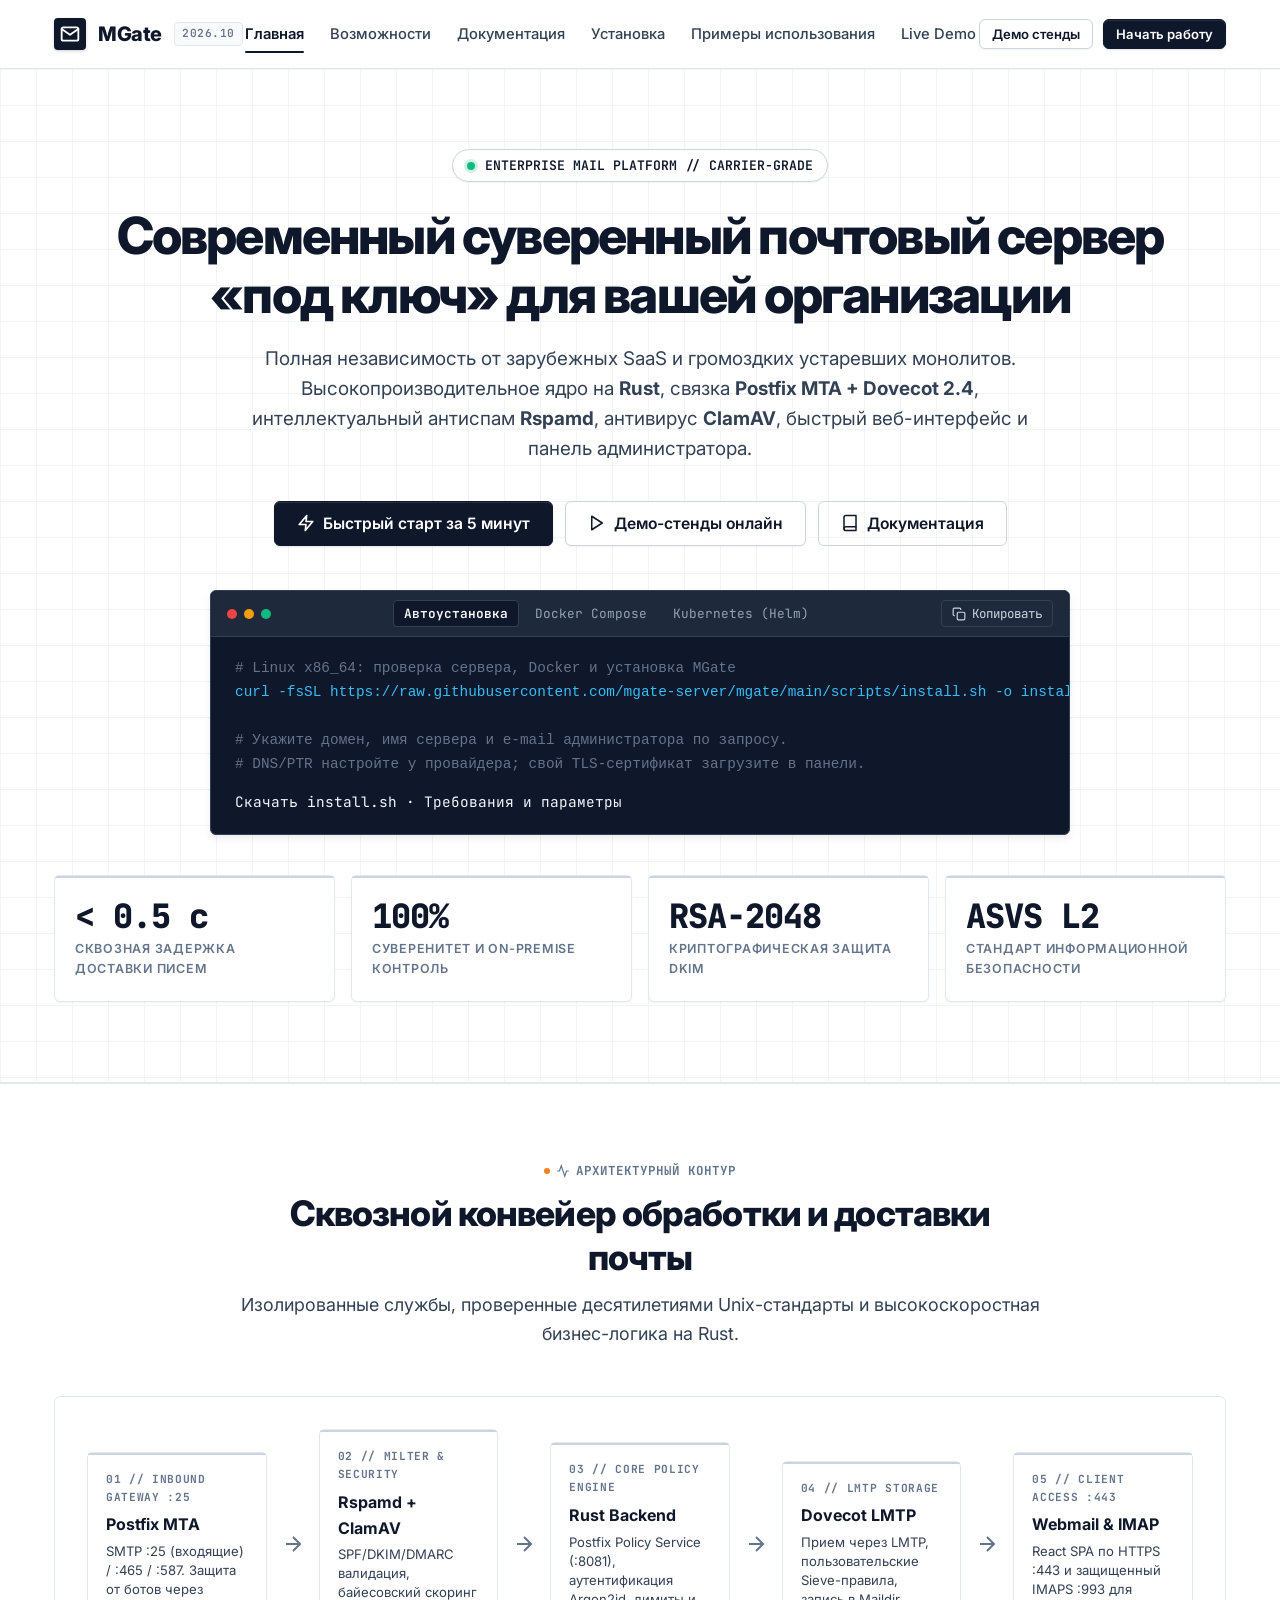
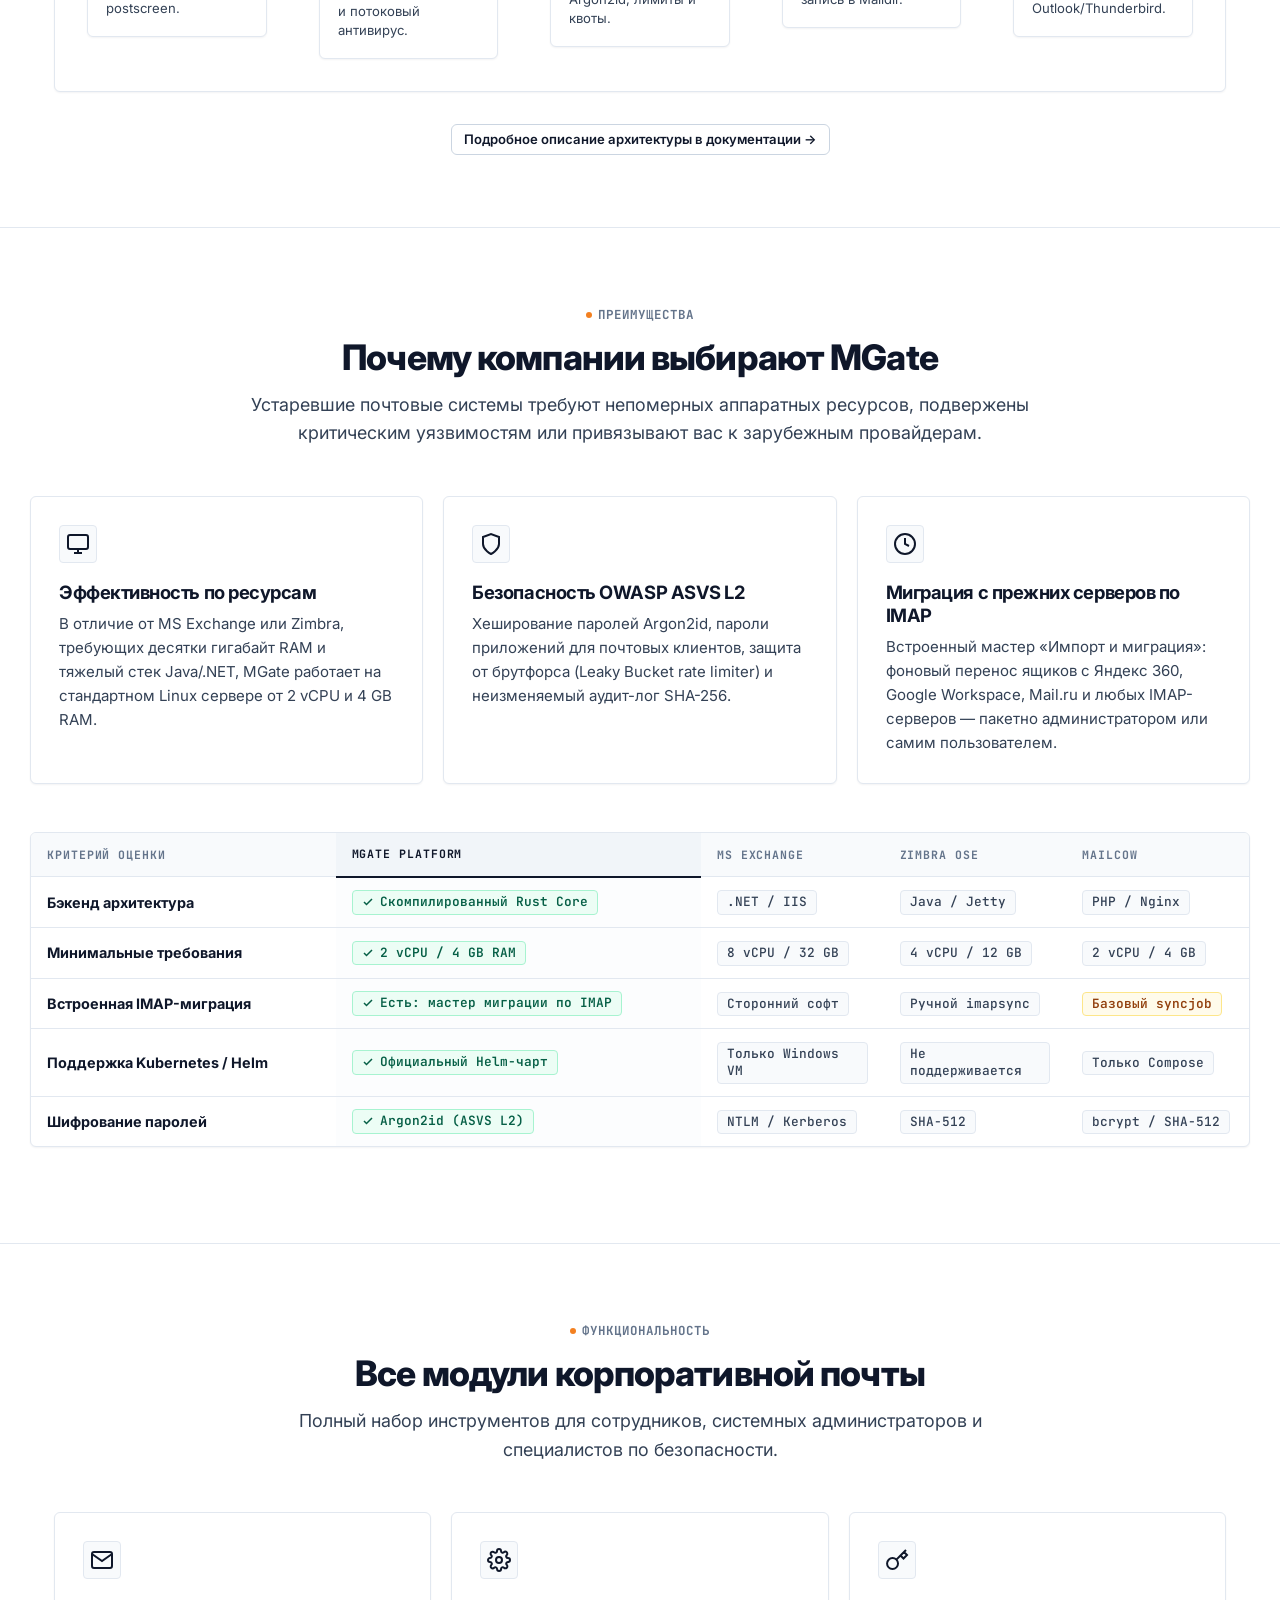
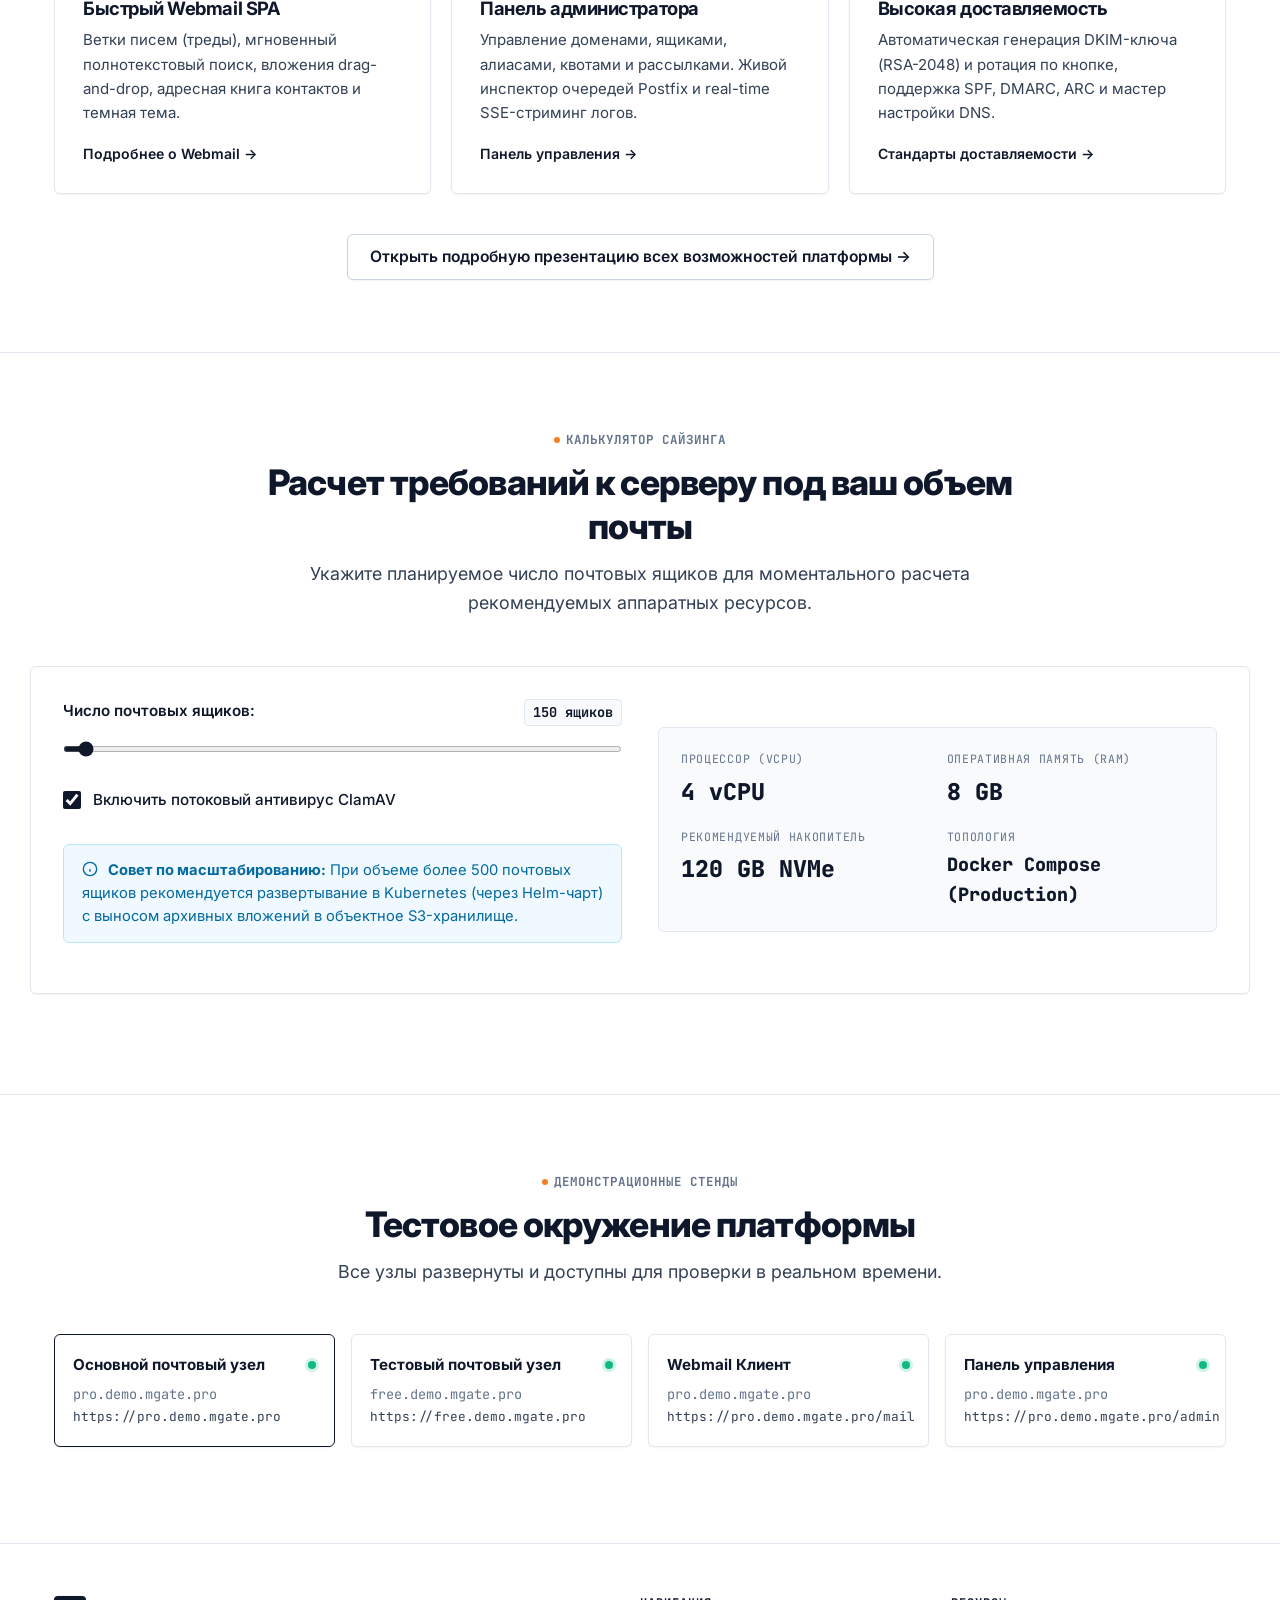
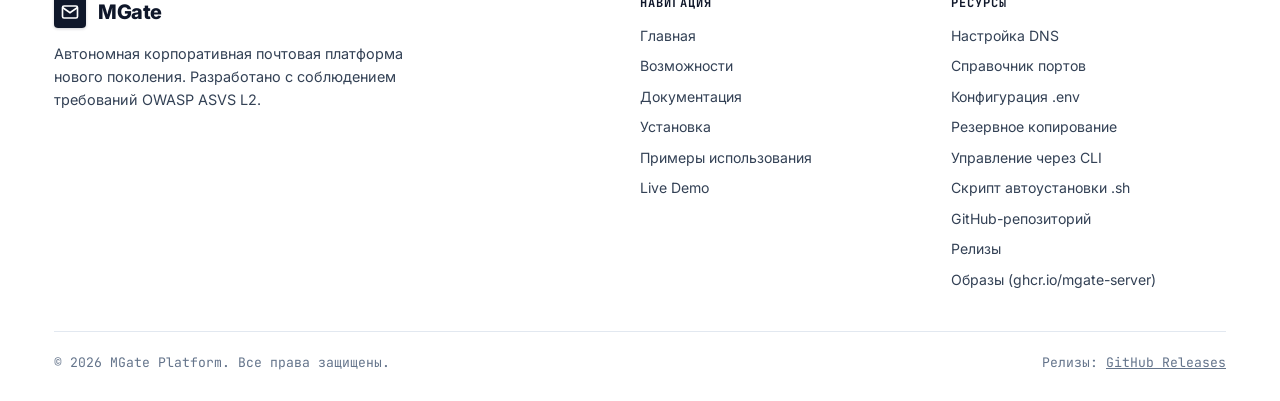
==== commit 3bfbd7f3: "Update landing page from current source" ====
--- a/index.html
+++ b/index.html
@@ -7,7 +7,7 @@
   <link rel="preconnect" href="https://fonts.googleapis.com">
   <link rel="preconnect" href="https://fonts.gstatic.com" crossorigin>
   <link href="https://fonts.googleapis.com/css2?family=Inter:wght@400;500;600;700;800&family=JetBrains+Mono:wght@400;500;600;700&display=swap" rel="stylesheet">
-  <link rel="stylesheet" href="/assets/css/style.css">
+  <link rel="stylesheet" href="/assets/css/style.css?v=20261022-tabs">
 </head>
 <body>
 
@@ -93,16 +93,16 @@
 
         <!-- Terminal Quick Start Box -->
         <div class="terminal-box" data-tabs-scope>
-          <div class="terminal-header">
+          <div class="terminal-header" style="flex-wrap: wrap; gap: 12px;">
             <div class="terminal-dots">
               <span class="dot red"></span>
               <span class="dot yellow"></span>
               <span class="dot green"></span>
             </div>
-            <div class="terminal-tabs" data-tabs>
-              <button class="term-tab active" data-tab-target="term-compose">Docker Compose</button>
+            <div class="terminal-tabs" style="flex-wrap: wrap;" data-tabs>
+              <button class="term-tab active" data-tab-target="term-auto">Автоустановка</button>
+              <button class="term-tab" data-tab-target="term-compose">Docker Compose</button>
               <button class="term-tab" data-tab-target="term-helm">Kubernetes (Helm)</button>
-              <button class="term-tab" data-tab-target="term-aio">All-in-One (скоро)</button>
             </div>
             <button class="copy-btn" data-copy-target=".terminal-body .tab-pane.active pre code" title="Скопировать команду">
               <svg width="14" height="14" viewBox="0 0 24 24" fill="none" stroke="currentColor" stroke-width="2">
@@ -113,7 +113,15 @@
             </button>
           </div>
           <div class="terminal-body">
-            <div class="tab-pane active" id="term-compose" data-tab-content>
+            <div class="tab-pane active" id="term-auto" data-tab-content>
+              <pre><code><span class="comment"># Linux x86_64: проверка сервера, Docker и установка MGate</span>
+curl -fsSL https://raw.githubusercontent.com/mgate-server/mgate/main/scripts/install.sh -o install-mgate.sh &amp;&amp; sudo bash install-mgate.sh
+
+<span class="comment"># Укажите домен, имя сервера и e-mail администратора по запросу.</span>
+<span class="comment"># DNS/PTR настройте у провайдера; свой TLS-сертификат загрузите в панели.</span></code></pre>
+              <p style="margin-top: 14px;"><a href="https://raw.githubusercontent.com/mgate-server/mgate/main/scripts/install.sh" target="_blank" rel="noopener">Скачать install.sh</a> · <a href="/install/#auto-install">Требования и параметры</a></p>
+            </div>
+            <div class="tab-pane" id="term-compose" data-tab-content>
               <pre><code><span class="comment"># 1. Клонирование репозитория развертывания MGate и переход на последний релиз</span>
 git clone https://github.com/mgate-server/mgate.git && cd mgate
 git checkout "$(git tag --sort=-v:refname | head -n 1)"
@@ -136,10 +144,6 @@
   --namespace mgate --create-namespace \
   --set config.hostname=mail.company.ru \
   --set config.adminEmail=admin@company.ru</code></pre>
-            </div>
-            <div class="tab-pane" id="term-aio" data-tab-content>
-              <pre><code><span class="comment"># Компактный образ «всё в одном» (All-in-One) пока в разработке — скоро.</span>
-<span class="comment"># Сейчас используйте вкладки Docker Compose или Kubernetes (Helm).</span></code></pre>
             </div>
           </div>
         </div>
@@ -569,6 +573,7 @@
             <li><a href="/docs/#env">Конфигурация .env</a></li>
             <li><a href="/docs/#backup">Резервное копирование</a></li>
             <li><a href="/docs/#cli">Управление через CLI</a></li>
+            <li><a href="https://raw.githubusercontent.com/mgate-server/mgate/main/scripts/install.sh" target="_blank" rel="noopener">Скрипт автоустановки .sh</a></li>
             <li><a href="https://github.com/mgate-server/mgate" target="_blank" rel="noopener">GitHub-репозиторий</a></li>
             <li><a href="https://github.com/mgate-server/mgate/releases" target="_blank" rel="noopener">Релизы</a></li>
             <li><a href="https://github.com/orgs/mgate-server/packages" target="_blank" rel="noopener">Образы (ghcr.io/mgate-server)</a></li>
--- a/assets/css/style.css
+++ b/assets/css/style.css
@@ -528,6 +528,14 @@
   overflow-x: auto;
 }
 
+.terminal-body .tab-pane {
+  display: none;
+}
+
+.terminal-body .tab-pane.active {
+  display: block;
+}
+
 .terminal-body code {
   color: #38bdf8;
 }
@@ -554,6 +562,11 @@
 .copy-btn:hover {
   background: #334155;
   color: #ffffff;
+}
+
+.copy-btn.copied {
+  color: #059669;
+  border-color: rgba(5, 150, 105, 0.4);
 }
 
 /* ==========================================================================
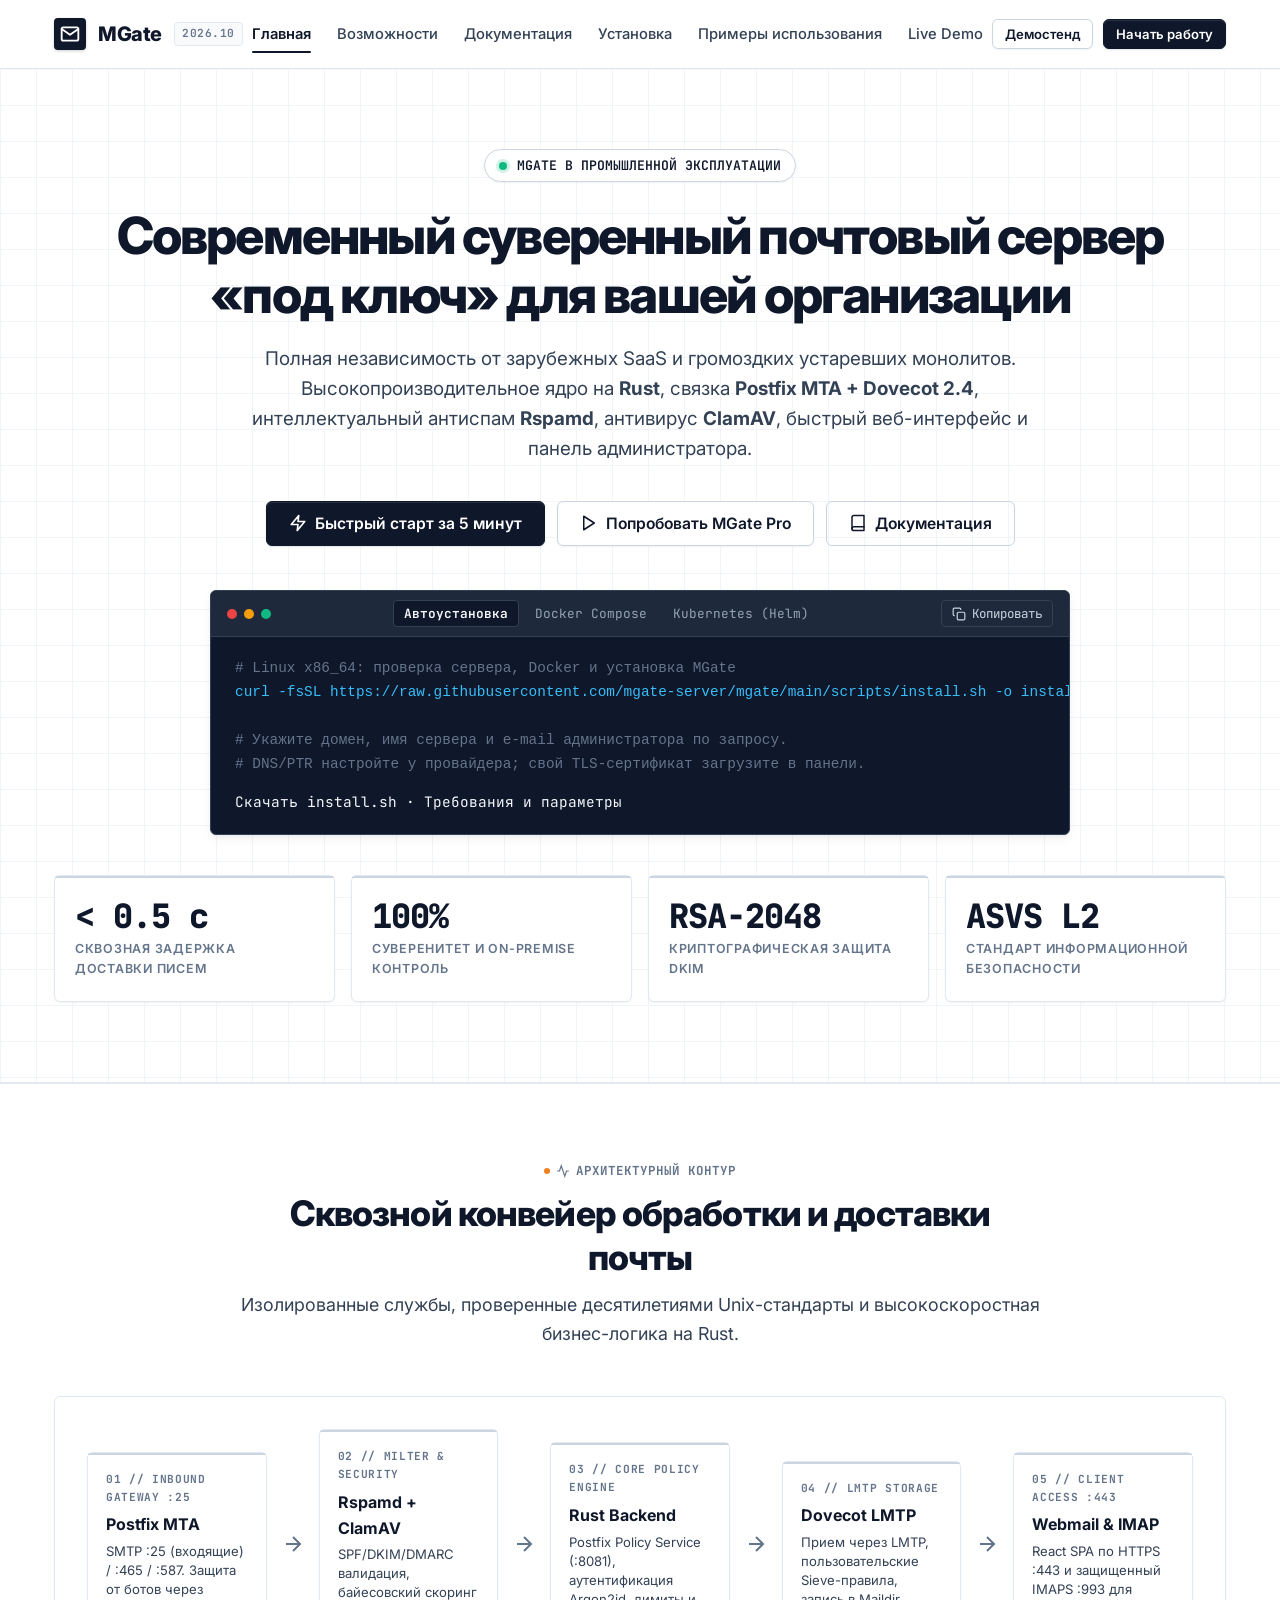
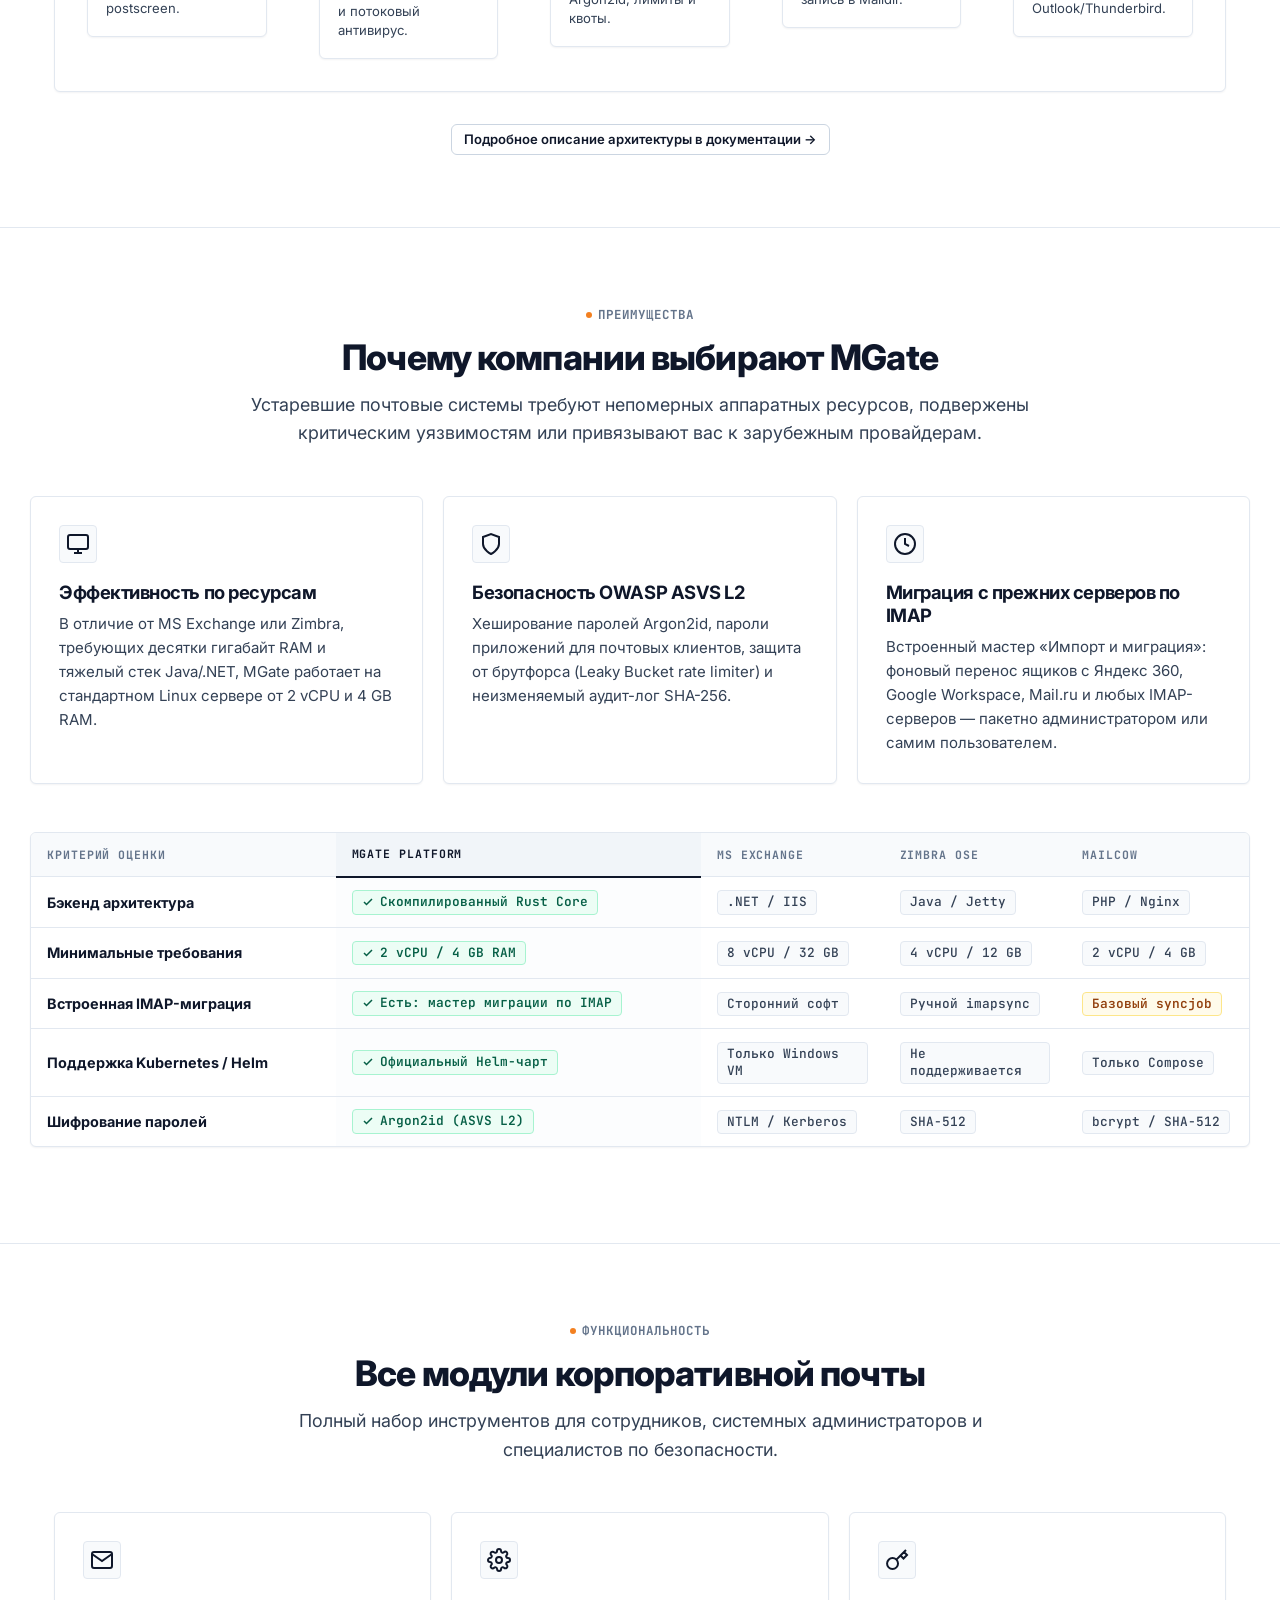
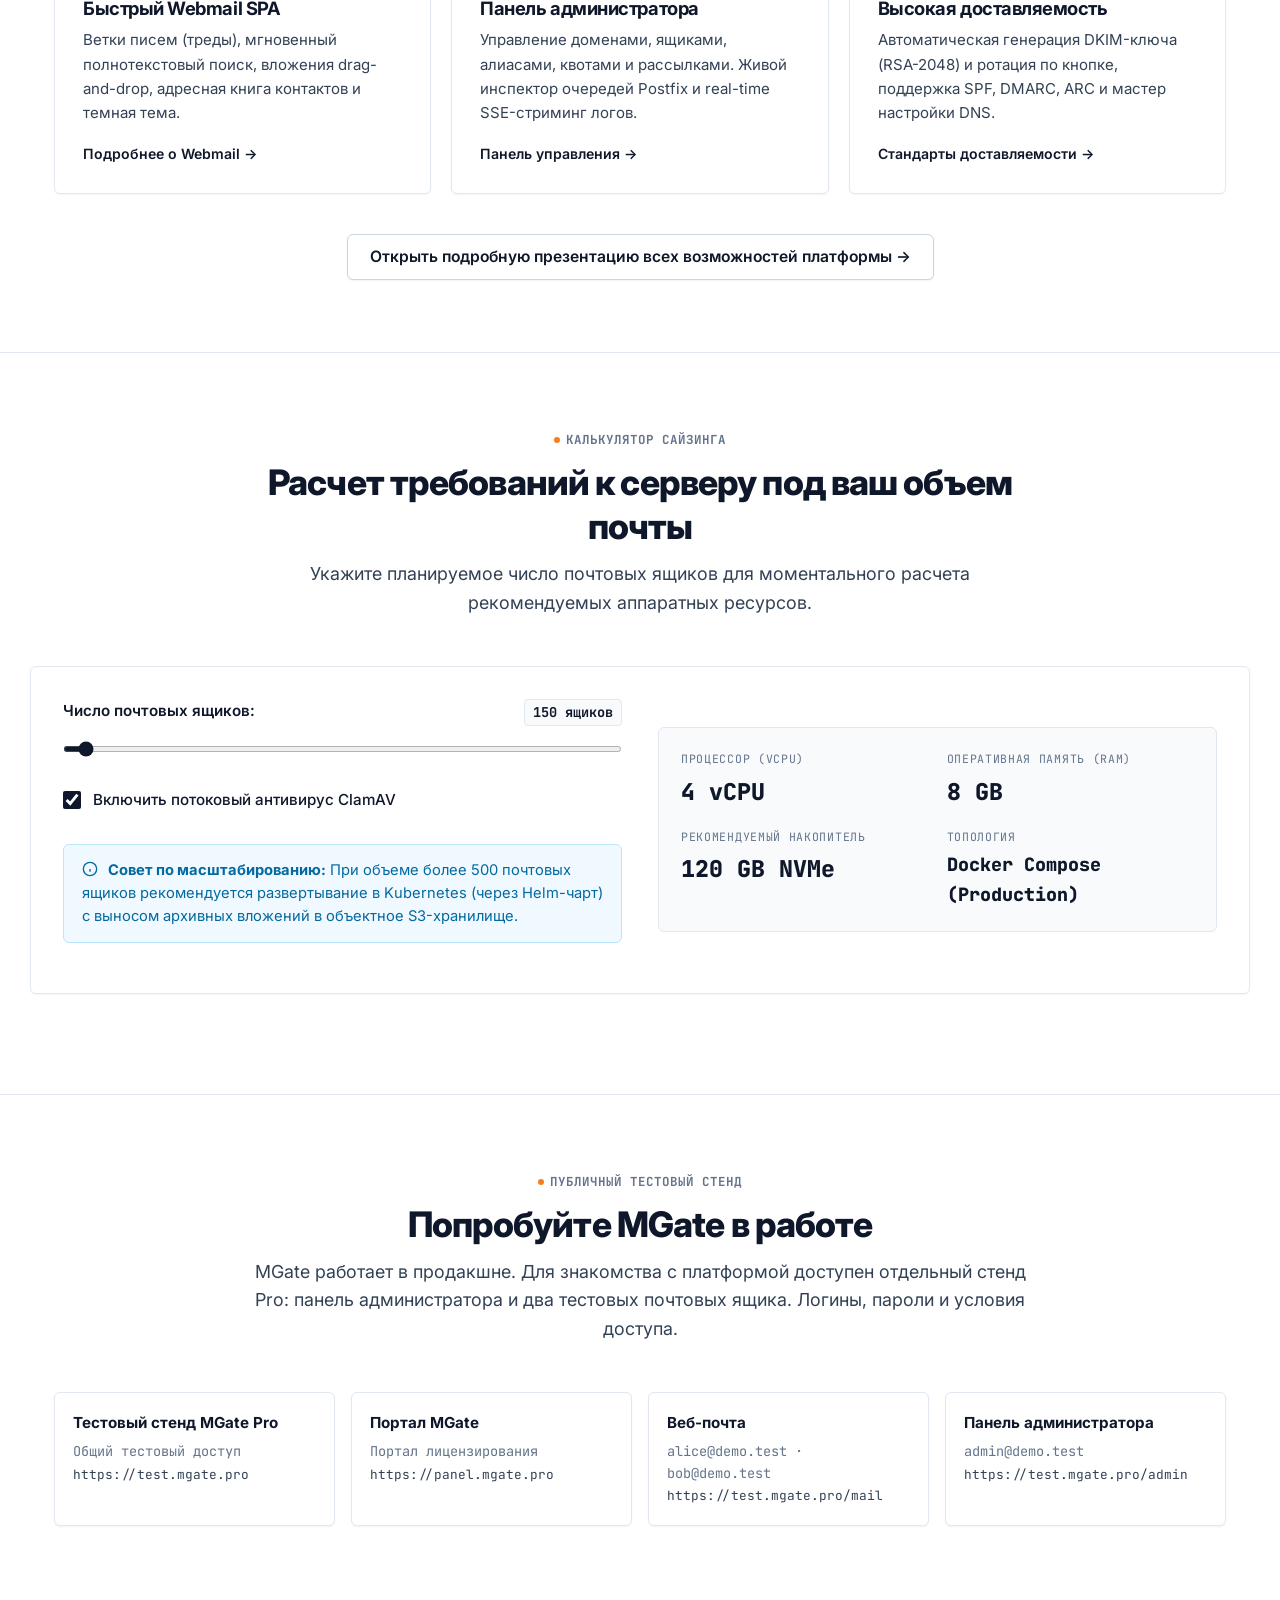
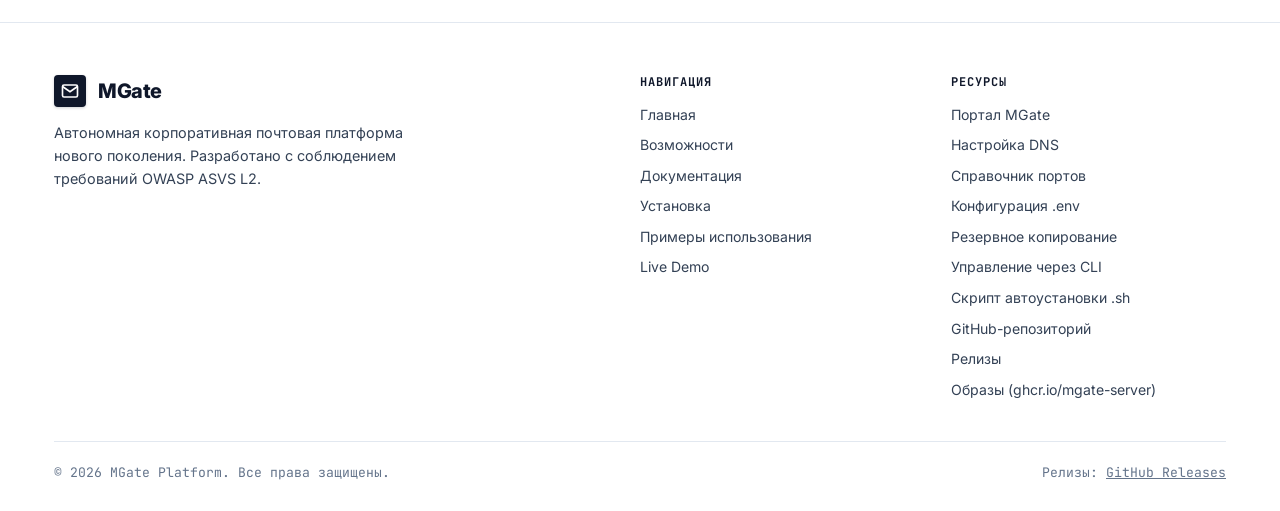
==== commit 75aeb9fd: "Update production landing and public demo access" ====
--- a/index.html
+++ b/index.html
@@ -3,11 +3,12 @@
 <head>
   <meta charset="UTF-8">
   <meta name="viewport" content="width=device-width, initial-scale=1.0">
+  <link rel="canonical" href="https://mgate.pro/">
   <title>MGate — Корпоративная автономная почтовая платформа</title>
   <link rel="preconnect" href="https://fonts.googleapis.com">
   <link rel="preconnect" href="https://fonts.gstatic.com" crossorigin>
   <link href="https://fonts.googleapis.com/css2?family=Inter:wght@400;500;600;700;800&family=JetBrains+Mono:wght@400;500;600;700&display=swap" rel="stylesheet">
-  <link rel="stylesheet" href="/assets/css/style.css?v=20261022-tabs">
+  <link rel="stylesheet" href="/assets/css/style.css?v=20261024-production">
 </head>
 <body>
 
@@ -37,7 +38,7 @@
       </nav>
 
       <div class="nav-actions">
-        <a href="/live-demo/" class="btn btn-secondary btn-sm">Демо стенды</a>
+        <a href="/live-demo/" class="btn btn-secondary btn-sm">Демостенд</a>
         <a href="/install/" class="btn btn-primary btn-sm">Начать работу</a>
 
         <button class="mobile-toggle" id="mobileMenuToggle" aria-label="Открыть меню">
@@ -57,7 +58,7 @@
       <div class="container hero-content">
         <div class="pill-badge">
           <span class="status-pulse-dot"></span>
-          <span>ENTERPRISE MAIL PLATFORM // CARRIER-GRADE</span>
+          <span>MGATE В ПРОМЫШЛЕННОЙ ЭКСПЛУАТАЦИИ</span>
         </div>
 
         <h1>
@@ -80,7 +81,7 @@
             <svg width="18" height="18" viewBox="0 0 24 24" fill="none" stroke="currentColor" stroke-width="2" stroke-linecap="round" stroke-linejoin="round">
               <polygon points="5 3 19 12 5 21 5 3"></polygon>
             </svg>
-            Демо-стенды онлайн
+            Попробовать MGate Pro
           </a>
           <a href="/docs/" class="btn btn-outline btn-lg">
             <svg width="18" height="18" viewBox="0 0 24 24" fill="none" stroke="currentColor" stroke-width="2" stroke-linecap="round" stroke-linejoin="round">
@@ -245,7 +246,7 @@
         </div>
 
         <div style="text-align: center; margin-top: 24px;">
-          <a href="/docs/#architecture" class="btn btn-outline btn-sm">
+          <a href="/docs/#mail-flow-scheme" class="btn btn-outline btn-sm">
             Подробное описание архитектуры в документации →
           </a>
         </div>
@@ -486,48 +487,44 @@
     <section class="section" style="background: var(--bg-surface); border-top: 1px solid var(--border-subtle);">
       <div class="container">
         <div class="section-title-wrap">
-          <span class="section-tag">Демонстрационные стенды</span>
-          <h2 class="section-title">Тестовое окружение платформы</h2>
+          <span class="section-tag">Публичный тестовый стенд</span>
+          <h2 class="section-title">Попробуйте MGate в работе</h2>
           <p class="section-subtitle">
-            Все узлы развернуты и доступны для проверки в реальном времени.
+            MGate работает в продакшне. Для знакомства с платформой доступен отдельный стенд Pro: панель администратора и два тестовых почтовых ящика. <a href="/live-demo/">Логины, пароли и условия доступа</a>.
           </p>
         </div>
 
         <div class="stand-grid">
-          <a href="https://pro.demo.mgate.pro" target="_blank" class="stand-card" style="border-color: var(--border-focus);">
+          <a href="https://test.mgate.pro" target="_blank" rel="noopener" class="stand-card">
             <div class="stand-card-header">
-              <span class="stand-title" style="color: var(--primary);">Основной почтовый узел</span>
-              <span class="status-pulse-dot"></span>
-            </div>
-            <div class="stand-ip">pro.demo.mgate.pro</div>
-            <div class="stand-url">https://pro.demo.mgate.pro</div>
-          </a>
-
-          <a href="https://free.demo.mgate.pro" target="_blank" class="stand-card">
+              <span class="stand-title">Тестовый стенд MGate Pro</span>
+            </div>
+            <div class="stand-ip">Общий тестовый доступ</div>
+            <div class="stand-url">https://test.mgate.pro</div>
+          </a>
+
+          <a href="https://panel.mgate.pro" target="_blank" rel="noopener" class="stand-card">
             <div class="stand-card-header">
-              <span class="stand-title">Тестовый почтовый узел</span>
-              <span class="status-pulse-dot"></span>
-            </div>
-            <div class="stand-ip">free.demo.mgate.pro</div>
-            <div class="stand-url">https://free.demo.mgate.pro</div>
-          </a>
-
-          <a href="https://pro.demo.mgate.pro/mail" target="_blank" class="stand-card">
+              <span class="stand-title">Портал MGate</span>
+            </div>
+            <div class="stand-ip">Портал лицензирования</div>
+            <div class="stand-url">https://panel.mgate.pro</div>
+          </a>
+
+          <a href="https://test.mgate.pro/mail" target="_blank" rel="noopener" class="stand-card">
             <div class="stand-card-header">
-              <span class="stand-title">Webmail Клиент</span>
-              <span class="status-pulse-dot"></span>
-            </div>
-            <div class="stand-ip">pro.demo.mgate.pro</div>
-            <div class="stand-url">https://pro.demo.mgate.pro/mail</div>
-          </a>
-
-          <a href="https://pro.demo.mgate.pro/admin" target="_blank" class="stand-card">
+              <span class="stand-title">Веб-почта</span>
+            </div>
+            <div class="stand-ip">alice@demo.test · bob@demo.test</div>
+            <div class="stand-url">https://test.mgate.pro/mail</div>
+          </a>
+
+          <a href="https://test.mgate.pro/admin" target="_blank" rel="noopener" class="stand-card">
             <div class="stand-card-header">
-              <span class="stand-title">Панель управления</span>
-              <span class="status-pulse-dot"></span>
-            </div>
-            <div class="stand-ip">pro.demo.mgate.pro</div>
-            <div class="stand-url">https://pro.demo.mgate.pro/admin</div>
+              <span class="stand-title">Панель администратора</span>
+            </div>
+            <div class="stand-ip">admin@demo.test</div>
+            <div class="stand-url">https://test.mgate.pro/admin</div>
           </a>
         </div>
       </div>
@@ -568,11 +565,12 @@
         <div class="footer-col">
           <h4>Ресурсы</h4>
           <ul class="footer-links">
-            <li><a href="/docs/#dns">Настройка DNS</a></li>
-            <li><a href="/docs/#ports">Справочник портов</a></li>
-            <li><a href="/docs/#env">Конфигурация .env</a></li>
-            <li><a href="/docs/#backup">Резервное копирование</a></li>
-            <li><a href="/docs/#cli">Управление через CLI</a></li>
+            <li><a href="https://panel.mgate.pro" target="_blank" rel="noopener">Портал MGate</a></li>
+            <li><a href="/docs/#dns-records">Настройка DNS</a></li>
+            <li><a href="https://github.com/mgate-server/mgate/blob/main/docs/DEPLOYMENT.md">Справочник портов</a></li>
+            <li><a href="https://github.com/mgate-server/mgate/blob/main/docs/CONFIGURATION.md">Конфигурация .env</a></li>
+            <li><a href="/docs/#tls-backups">Резервное копирование</a></li>
+            <li><a href="https://github.com/mgate-server/mgate/blob/main/docs/OPERATIONS.md">Управление через CLI</a></li>
             <li><a href="https://raw.githubusercontent.com/mgate-server/mgate/main/scripts/install.sh" target="_blank" rel="noopener">Скрипт автоустановки .sh</a></li>
             <li><a href="https://github.com/mgate-server/mgate" target="_blank" rel="noopener">GitHub-репозиторий</a></li>
             <li><a href="https://github.com/mgate-server/mgate/releases" target="_blank" rel="noopener">Релизы</a></li>
@@ -588,6 +586,6 @@
     </div>
   </footer>
 
-  <script src="/assets/js/app.js"></script>
+  <script src="/assets/js/app.js?v=20261024-production"></script>
 </body>
 </html>
--- a/assets/css/style.css
+++ b/assets/css/style.css
@@ -1923,3 +1923,23 @@
   flex-direction: column;
   gap: 8px;
 }
+
+/* Keep shared demo credentials and navigation usable on narrow screens. */
+.demo-card {
+  min-width: 0;
+}
+
+.demo-badge-wrap {
+  flex-wrap: wrap;
+  gap: 8px;
+}
+
+@media (max-width: 768px) {
+  .brand-badge { display: none; }
+  .nav-container, .nav-actions { gap: 8px; }
+  .nav-actions > .btn-secondary { display: none; }
+  .demo-card { padding: 20px; }
+  .cred-row { flex-direction: column; align-items: flex-start; }
+  .cred-value-wrap { flex-wrap: wrap; }
+  .demo-card-actions .btn { white-space: normal; text-align: center; }
+}
